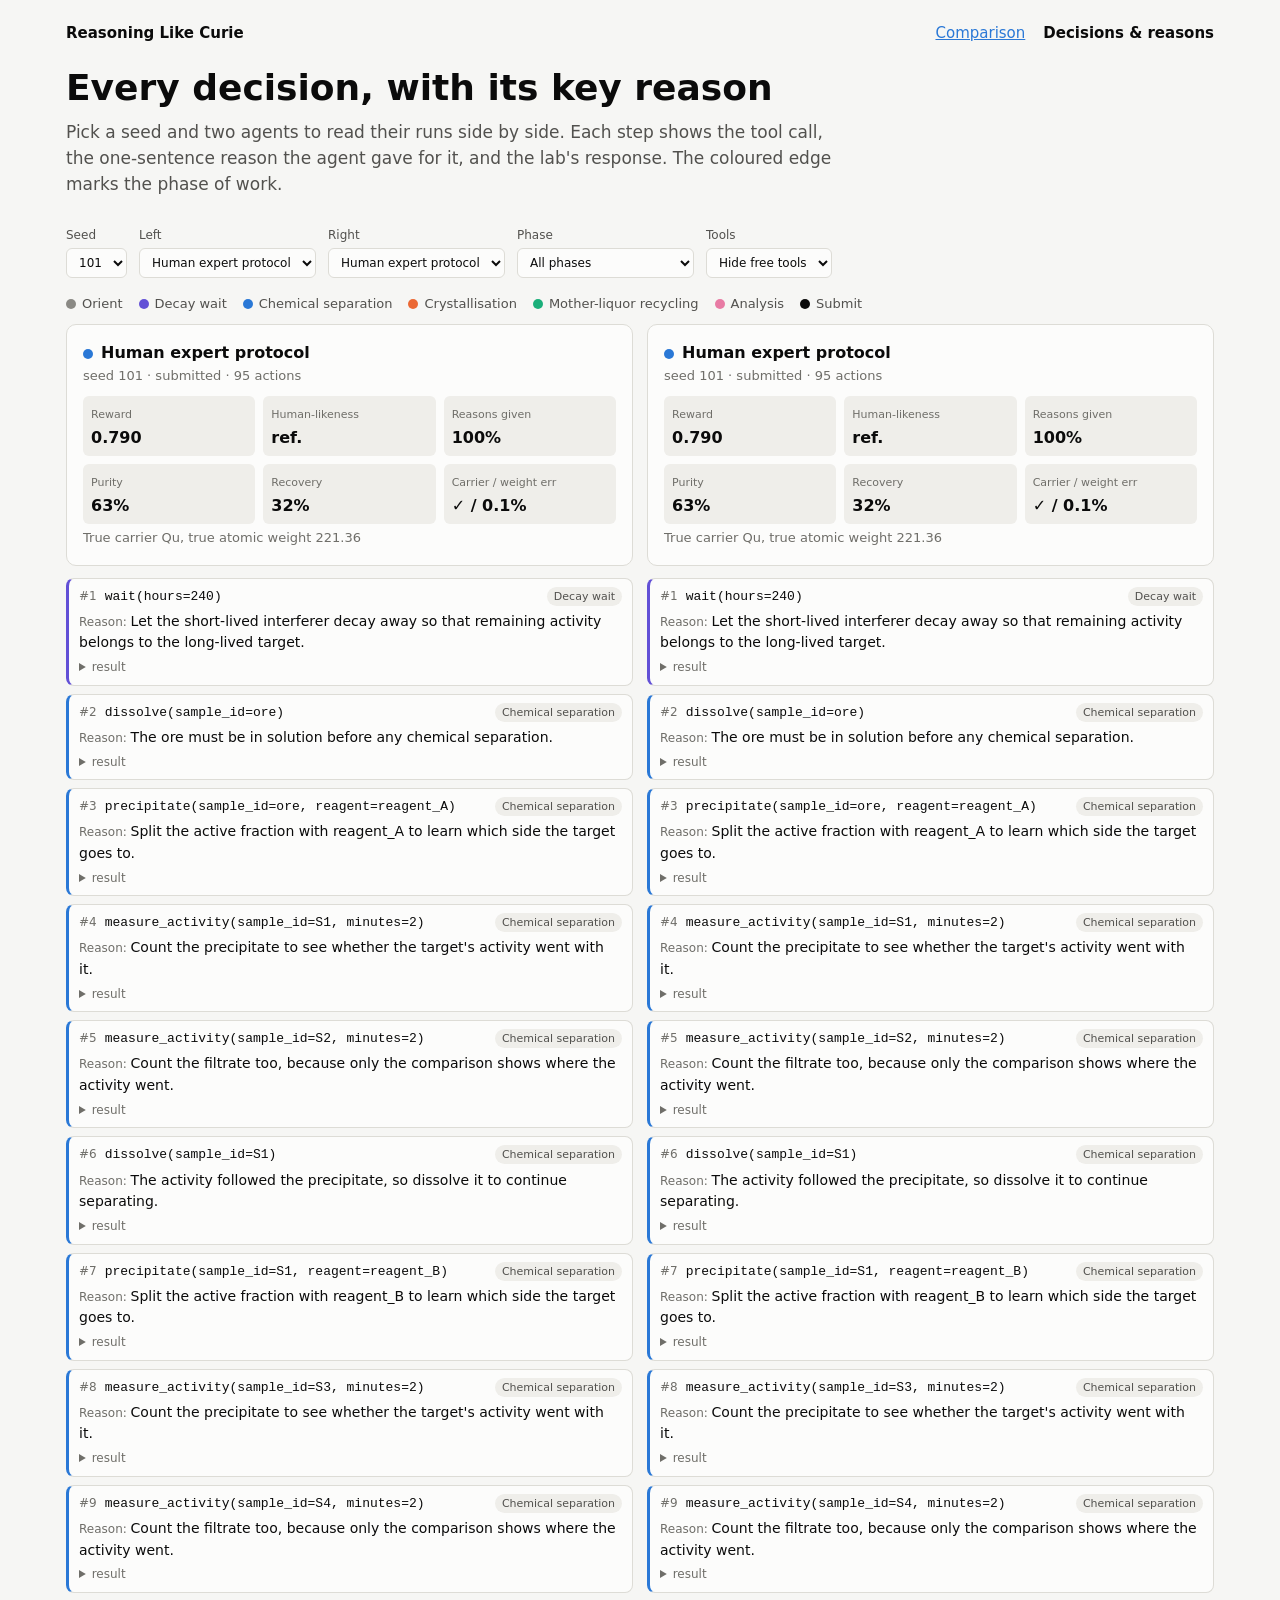
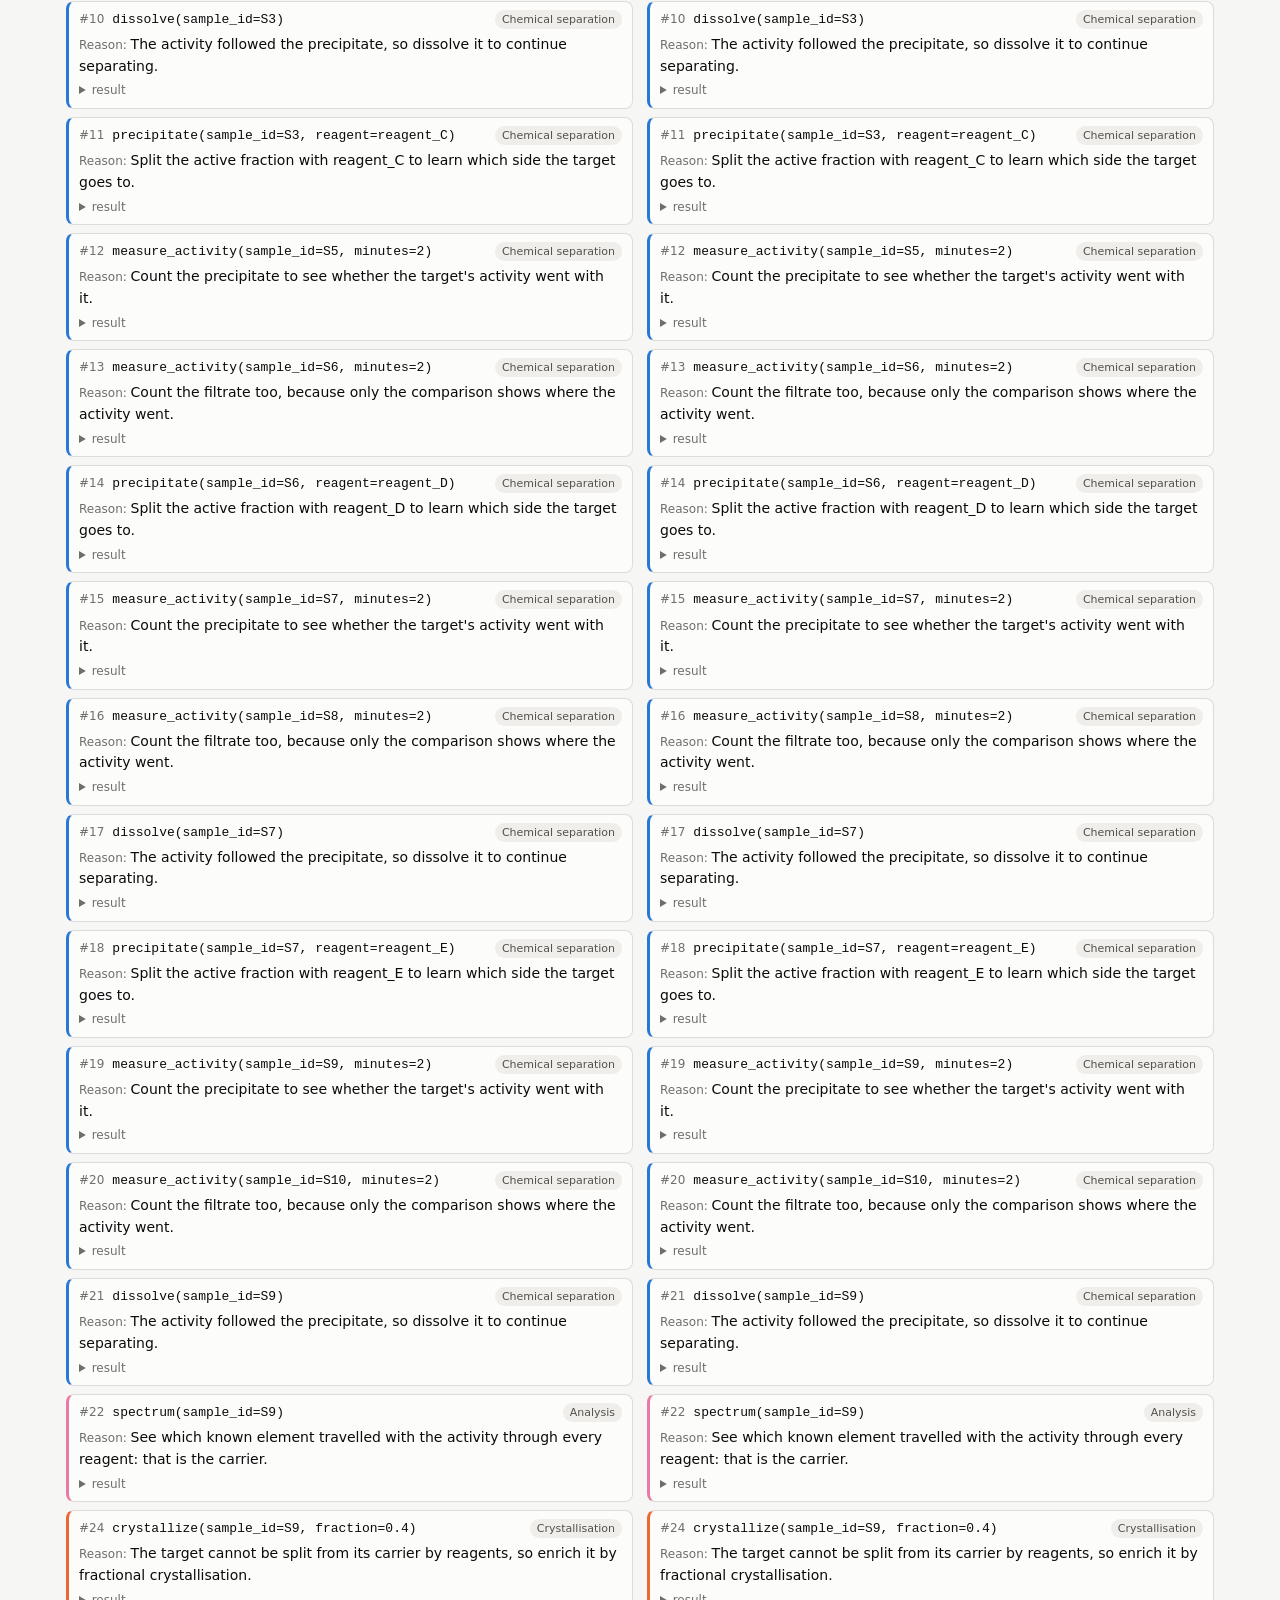
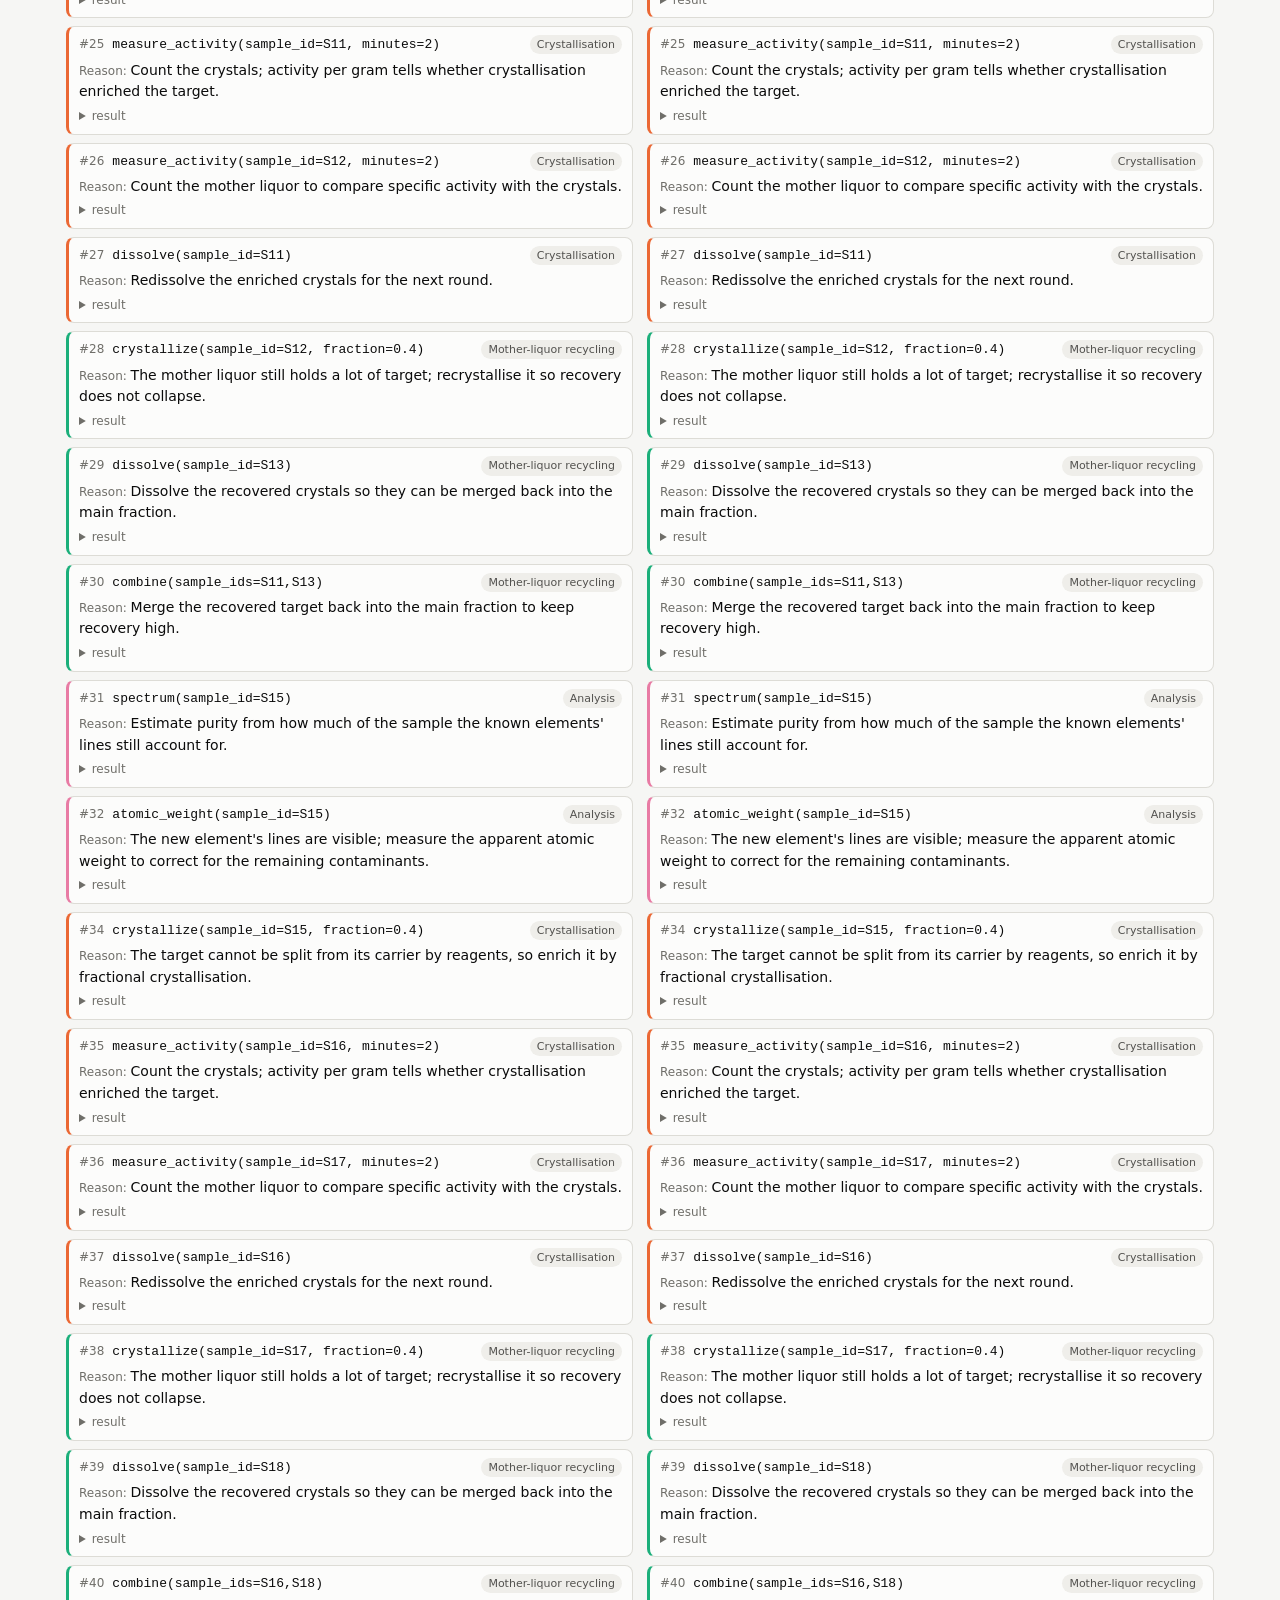
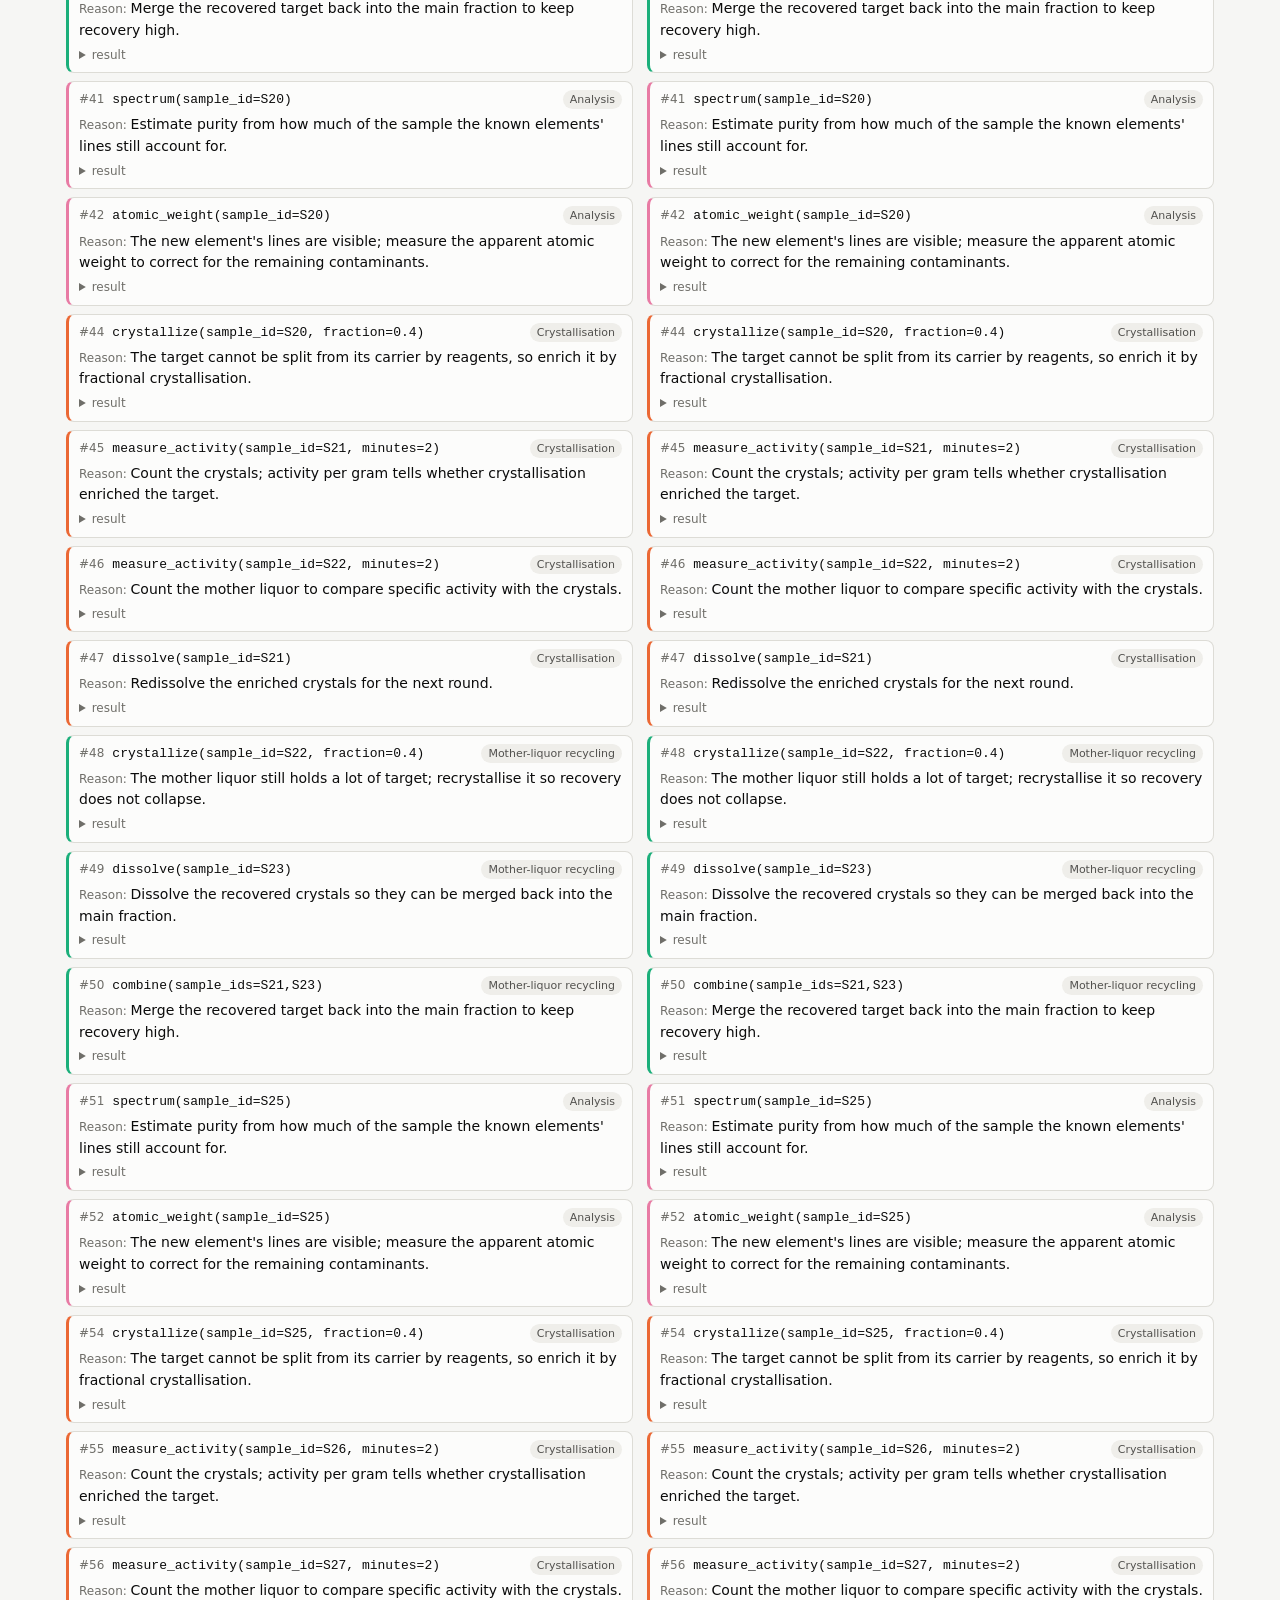
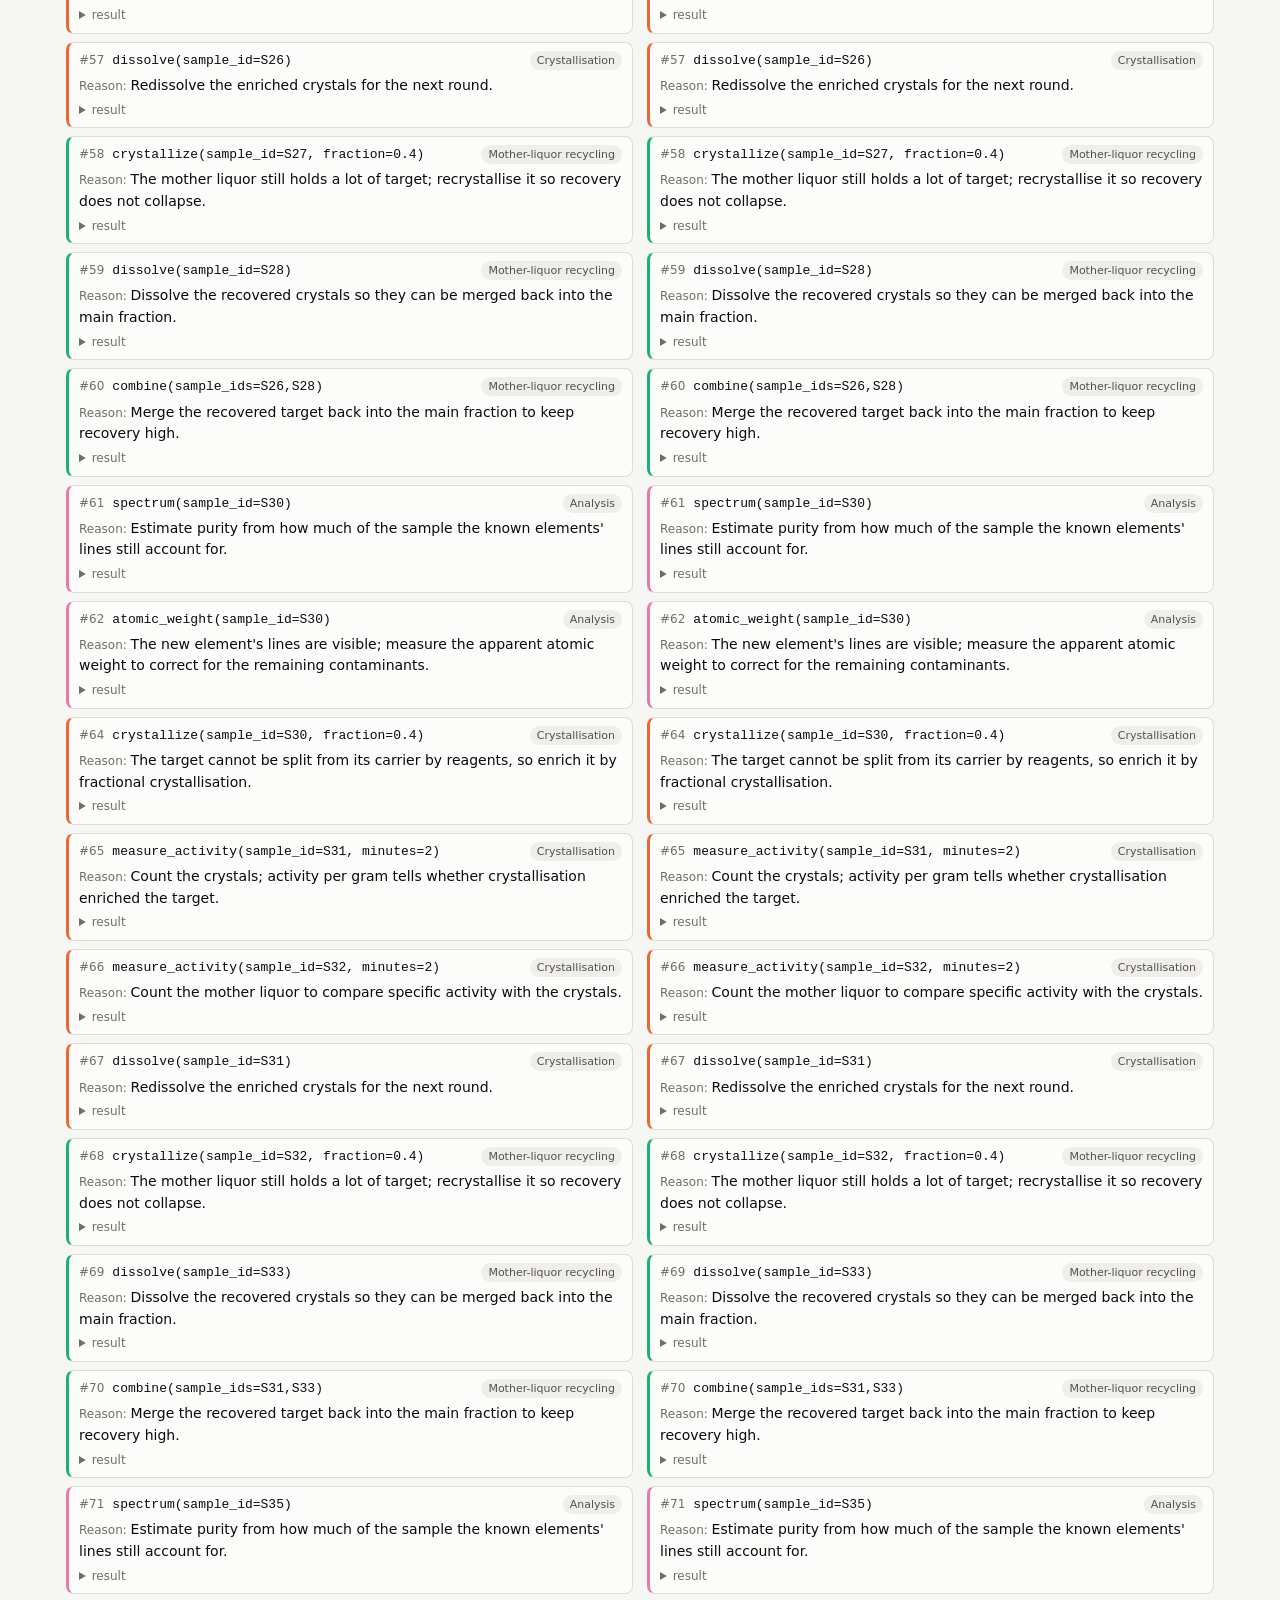
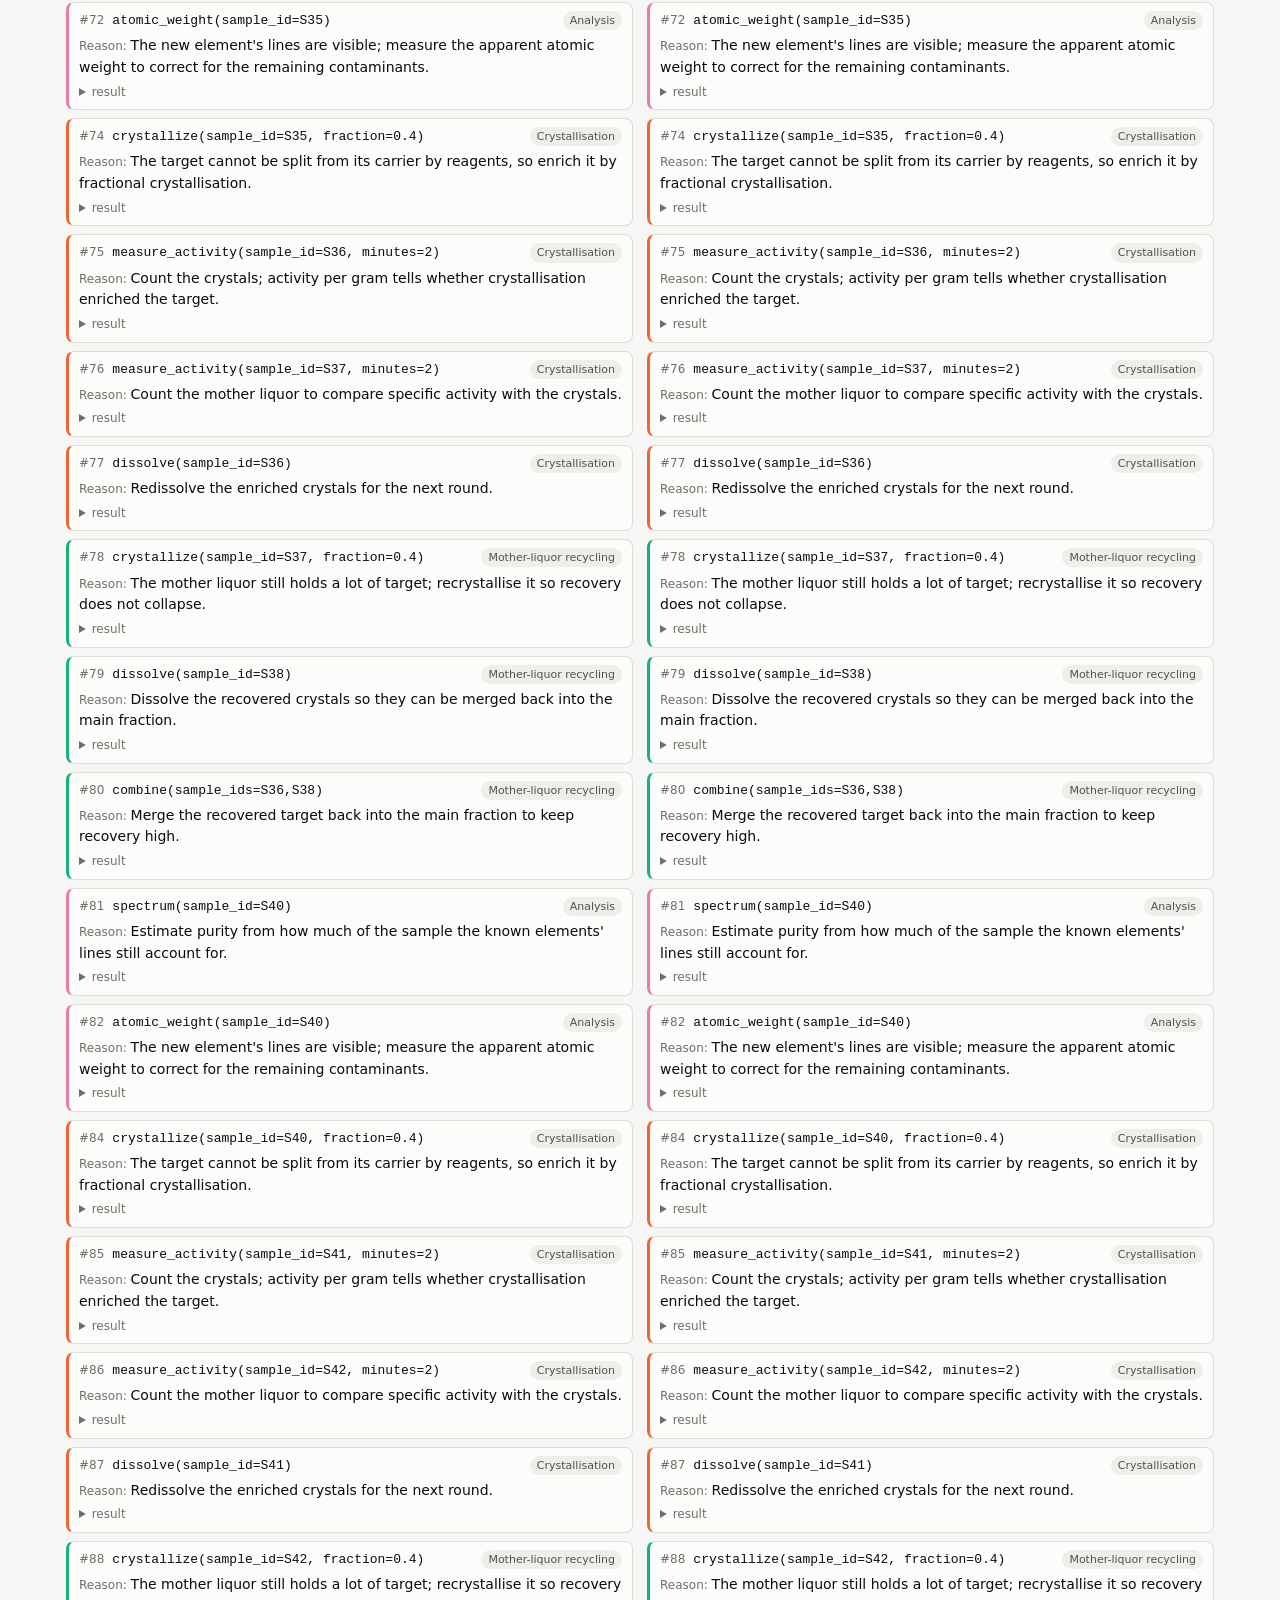
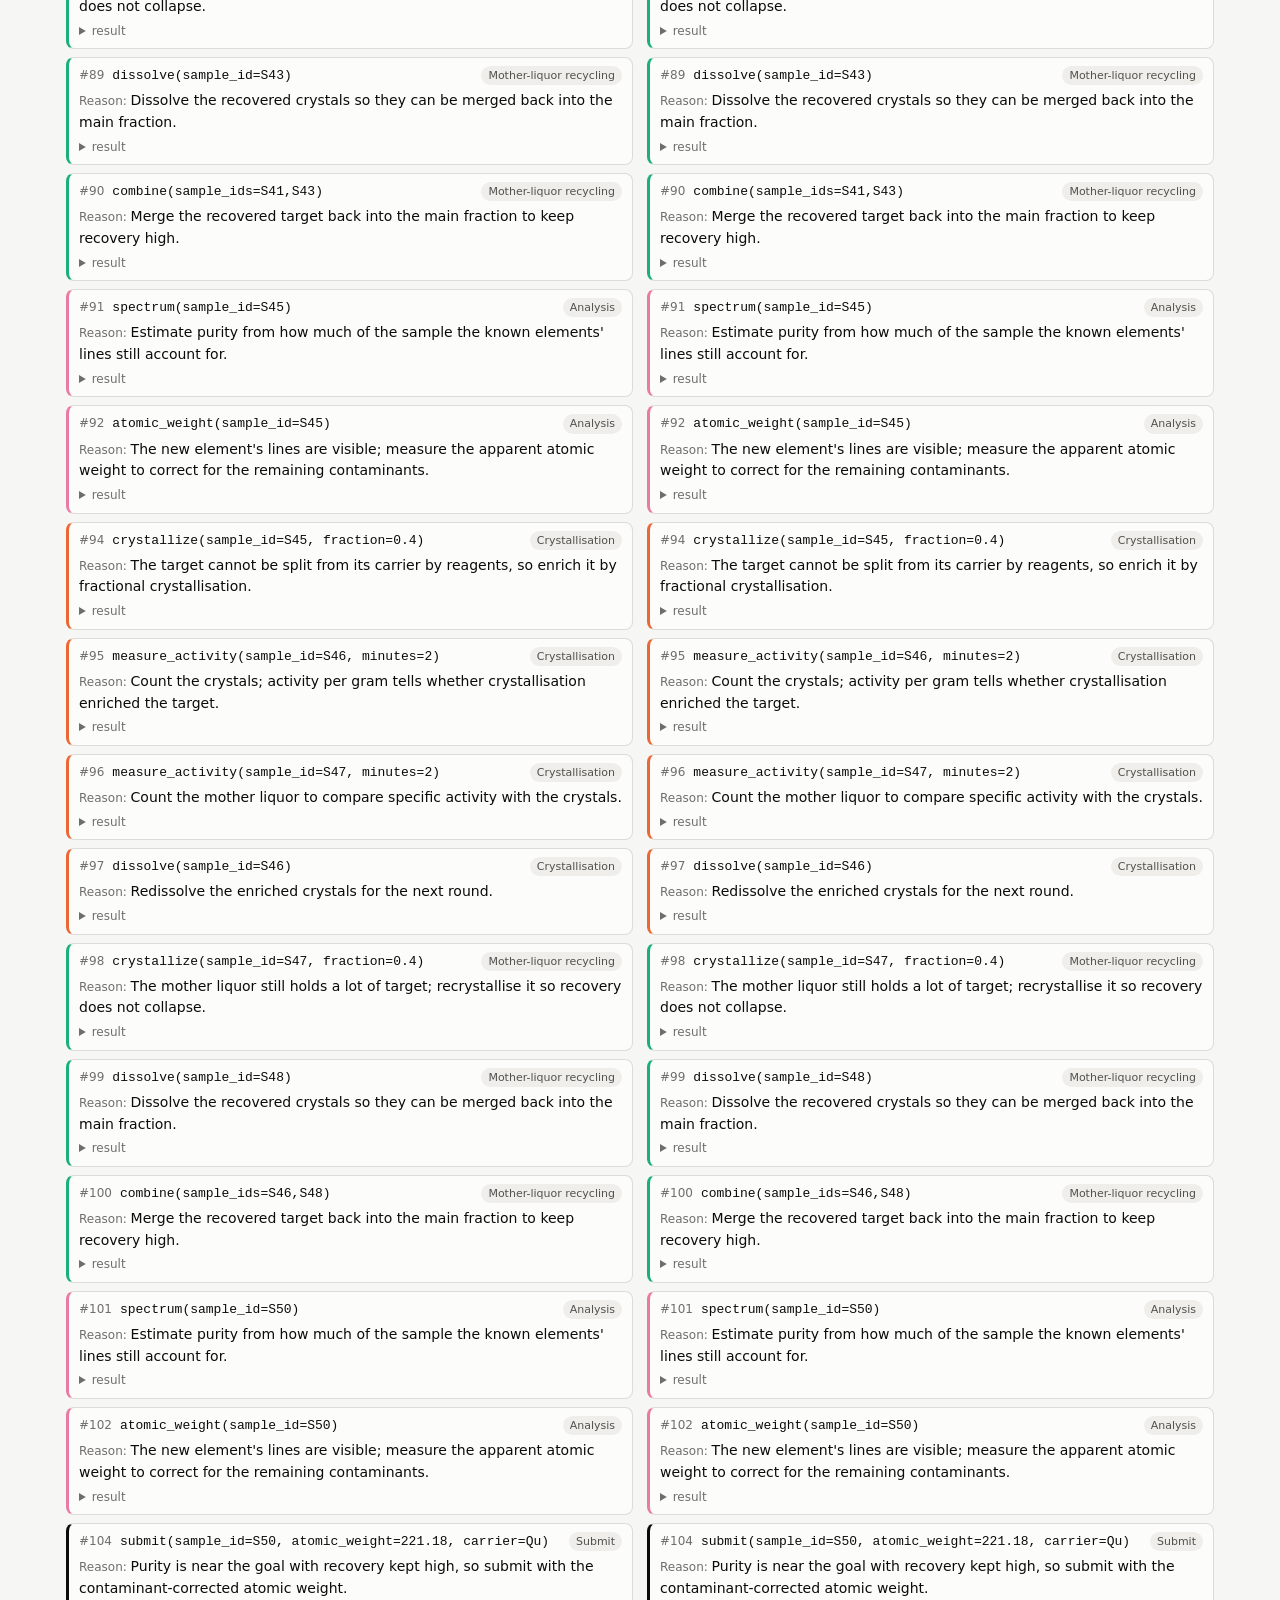
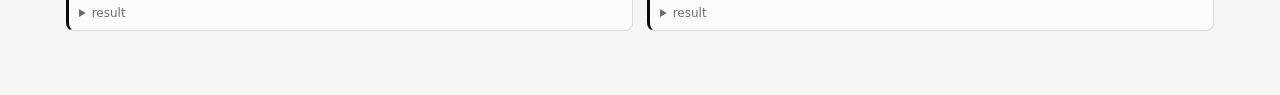
==== docs/runs.html @ 58afd3a5 "Refactor into an LLM reasoning comparison: Claude vs GPT vs Gemini vs human Drop the RL/Harbor/MCP s" ====
<!doctype html>
<html lang="en">
<head>
<meta charset="utf-8">
<meta name="viewport" content="width=device-width, initial-scale=1">
<title>Decisions and Reasons</title>
<link rel="stylesheet" href="style.css">
</head>
<body>
<div class="page">
<nav class="site" aria-label="Site">
  <a class="brand" href="index.html">Reasoning Like Curie</a>
  <a href="index.html">Comparison</a>
  <a href="runs.html" aria-current="page">Decisions &amp; reasons</a>
</nav>
<header class="hero">
  <h1>Every decision, with its key reason</h1>
  <p class="lead">Pick a seed and two agents to read their runs side by side. Each step shows the tool call, the
  one-sentence reason the agent gave for it, and the lab's response. The coloured edge marks the phase of work.</p>
</header>

<div class="controls">
  <label>Seed <select id="seed"></select></label>
  <label>Left <select id="a"></select></label>
  <label>Right <select id="b"></select></label>
  <label>Phase <select id="phase"><option value="">All phases</option></select></label>
  <label>Tools <select id="free"><option value="1">Hide free tools</option><option value="0">Show all</option></select></label>
</div>
<div class="legend" id="phlegend"></div>
<div class="cols"><div class="col" id="colA"></div><div class="col" id="colB"></div></div>
</div>
<script src="data.js"></script>
<script>
const D = window.BENCH || {runs: [], agents: [], phases: []};
const $ = s => document.querySelector(s);
const esc = s => String(s ?? "").replace(/[&<>"]/g, c => ({"&": "&amp;", "<": "&lt;", ">": "&gt;", '"': "&quot;"}[c]));
const pct = v => v == null ? "–" : Math.round(v * 100) + "%";
const q = new URLSearchParams(location.search);
const seeds = [...new Set(D.runs.map(r => r.seed))].sort((x, y) => x - y);
const PH_LABEL = {orient: "Orient", decay: "Decay wait", separation: "Chemical separation", crystallisation: "Crystallisation",
  recycling: "Mother-liquor recycling", analysis: "Analysis", submit: "Submit"};
$("#phlegend").innerHTML = D.phases.map(p => `<span class="ph-${p}"><span class="dot" style="background:var(--ph)"></span>${PH_LABEL[p] || p}</span>`).join("");
$("#phase").innerHTML += D.phases.map(p => `<option value="${p}">${PH_LABEL[p] || p}</option>`).join("");
$("#seed").innerHTML = seeds.map(s => `<option>${s}</option>`).join("");

function agentsFor(seed) { return D.runs.filter(r => r.seed === +seed); }
function fillAgents() {
  const rs = agentsFor($("#seed").value);
  const opts = rs.map(r => `<option value="${esc(r.agent.id)}">${esc(r.agent.label)}</option>`).join("");
  const keepA = $("#a").value || q.get("a"), keepB = $("#b").value || q.get("b");
  $("#a").innerHTML = opts; $("#b").innerHTML = opts;
  const ids = rs.map(r => r.agent.id);
  const human = rs.find(r => r.agent.kind === "human");
  const firstLlm = rs.find(r => r.agent.kind !== "human");
  $("#a").value = ids.includes(keepA) ? keepA : (firstLlm || rs[0] || {agent: {}}).agent.id;
  $("#b").value = ids.includes(keepB) ? keepB : (human || rs[1] || rs[0] || {agent: {}}).agent.id;
}
function args(a) { return Object.entries(a || {}).map(([k, v]) => `${k}=${Array.isArray(v) ? v.join(",") : v}`).join(", "); }
function brief(res) {
  const r = {...res}; delete r.actions_left; delete r.time_h;
  if (r.known_elements) return `${r.known_elements.length} known elements, reagents ${(r.reagents || []).join(", ")}`;
  if (r.samples) return `${r.samples.length} samples · ${r.actions_left ?? res.actions_left} actions left`;
  return JSON.stringify(r);
}
function col(el, run) {
  if (!run) { el.innerHTML = `<div class="empty">No run.</div>`; return; }
  const m = run.metrics, s = m.similarity, hideFree = $("#free").value === "1", ph = $("#phase").value;
  const steps = run.steps.filter(st => (!hideFree || !["rules", "list_samples"].includes(st.tool)) && (!ph || st.phase === ph));
  el.innerHTML = `<div class="card"><h3 class="fam-${esc(run.agent.family)}"><span class="dot"></span>${esc(run.agent.label)}</h3>
    <div class="small muted">seed ${run.seed} · ${esc(run.status || "")} · ${m.actions} actions${run.usage ? ` · ${run.usage.requests} requests, ${(run.usage.input_tokens + run.usage.output_tokens).toLocaleString()} tokens` : ""}</div>
    <div class="stats">
      <div><small>Reward</small><b>${m.reward.toFixed(3)}</b></div>
      <div><small>Human-likeness</small><b>${s ? s.human_likeness.toFixed(2) : (run.agent.kind === "human" ? "ref." : "–")}</b></div>
      <div><small>Reasons given</small><b>${pct(m.reasons.coverage)}</b></div>
      <div><small>Purity</small><b>${pct(m.purity)}</b></div>
      <div><small>Recovery</small><b>${pct(m.recovery)}</b></div>
      <div><small>Carrier / weight err</small><b>${m.carrier_correct ? "✓" : "✗"} / ${m.weight_error == null ? "–" : (m.weight_error * 100).toFixed(1) + "%"}</b></div>
    </div>
    <div class="small muted">True carrier ${esc(run.truth.carrier)}, true atomic weight ${run.truth.target_atomic_weight.toFixed(2)}</div>
    ${run.final_message ? `<details><summary>Final message</summary><pre>${esc(run.final_message)}</pre></details>` : ""}
  </div>
  <ol class="steps">${steps.map(st => `<li class="ph-${st.phase} ${"error" in st.result ? "err" : ""}">
    <div class="step-head"><span class="n">#${st.i}</span><code>${esc(st.tool)}(${esc(args(st.args))})</code><span class="chip">${PH_LABEL[st.phase] || st.phase}</span></div>
    <div class="reason ${st.reason ? "" : "none"}">${st.reason ? esc(st.reason) : "no reason given"}</div>
    <details><summary>${"error" in st.result ? "error: " + esc(st.result.error) : "result"}</summary><pre>${esc(brief(st.result))}</pre></details>
  </li>`).join("")}</ol>
  ${steps.length ? "" : `<div class="empty">No steps in this phase.</div>`}`;
}
function render() {
  const rs = agentsFor($("#seed").value);
  col($("#colA"), rs.find(r => r.agent.id === $("#a").value));
  col($("#colB"), rs.find(r => r.agent.id === $("#b").value));
  const u = new URLSearchParams({seed: $("#seed").value, a: $("#a").value, b: $("#b").value});
  history.replaceState(null, "", "?" + u);
}
if (!seeds.length) { $("#colA").innerHTML = `<div class="empty">No runs yet. Run <code>python -m llm_bench.human protocol</code> and <code>python -m llm_bench.run</code>.</div>`; }
else {
  $("#seed").value = seeds.includes(+q.get("seed")) ? q.get("seed") : seeds[0];
  fillAgents(); render();
  $("#seed").onchange = () => { fillAgents(); render(); };
  ["#a", "#b", "#phase", "#free"].forEach(s => $(s).onchange = render);
}
</script>
</body>
</html>
---- docs/style.css ----
:root {
  color-scheme: light;
  --surface-0: #f6f6f4; --surface-1: #fcfcfb; --surface-2: #efeeea;
  --text-primary: #0b0b0b; --text-secondary: #52514e; --text-muted: #6f6e69;
  --border: #dddcd6; --grid: #e6e5e0; --accent: #2a78d6;
  --fam-human: #2a78d6; --fam-claude: #eb6834; --fam-gpt: #1baf7a; --fam-gemini: #eda100;
  --good: #1a7f37; --bad: #c4321f; --partial: #9a6700;
  --seq-0: #eef4fc; --seq-1: #b7d1f2; --seq-2: #6fa4e6; --seq-3: #2a78d6; --seq-4: #134b91;
  --font: system-ui, -apple-system, "Segoe UI", Roboto, sans-serif;
  --mono: ui-monospace, SFMono-Regular, Menlo, Consolas, monospace;
}
@media (prefers-color-scheme: dark) {
  :root:where(:not([data-theme="light"])) {
    color-scheme: dark;
    --surface-0: #121211; --surface-1: #1a1a19; --surface-2: #252523;
    --text-primary: #f0efec; --text-secondary: #c3c2b7; --text-muted: #9a9990;
    --border: #3a3a37; --grid: #2e2e2b; --accent: #3987e5;
    --fam-human: #3987e5; --fam-claude: #d95926; --fam-gpt: #199e70; --fam-gemini: #c98500;
    --good: #4ac26b; --bad: #f0705e; --partial: #d4a72c;
    --seq-0: #1d2633; --seq-1: #1f3d66; --seq-2: #2a5f9e; --seq-3: #3987e5; --seq-4: #9cc3f3;
  }
}
:root[data-theme="dark"] {
  color-scheme: dark;
  --surface-0: #121211; --surface-1: #1a1a19; --surface-2: #252523;
  --text-primary: #f0efec; --text-secondary: #c3c2b7; --text-muted: #9a9990;
  --border: #3a3a37; --grid: #2e2e2b; --accent: #3987e5;
  --fam-human: #3987e5; --fam-claude: #d95926; --fam-gpt: #199e70; --fam-gemini: #c98500;
  --good: #4ac26b; --bad: #f0705e; --partial: #d4a72c;
  --seq-0: #1d2633; --seq-1: #1f3d66; --seq-2: #2a5f9e; --seq-3: #3987e5; --seq-4: #9cc3f3;
}
* { box-sizing: border-box; }
html, body { margin: 0; }
body { background: var(--surface-0); color: var(--text-primary); font: 15px/1.55 var(--font); }
h1, h2, h3, p { margin: 0; }
a { color: var(--accent); }
.page { max-width: 1180px; margin: 0 auto; padding: 16px 16px 64px; }
nav.site { display: flex; gap: 18px; align-items: baseline; padding: 6px 0 22px; flex-wrap: wrap; }
nav.site .brand { font-weight: 700; color: var(--text-primary); text-decoration: none; margin-right: auto; }
nav.site a[aria-current] { color: var(--text-primary); font-weight: 600; text-decoration: none; }
header.hero { display: grid; gap: 10px; margin-bottom: 28px; }
.eyebrow { font-size: 12px; letter-spacing: .08em; text-transform: uppercase; color: var(--text-muted); }
h1 { font-size: clamp(26px, 4vw, 36px); line-height: 1.15; text-wrap: balance; }
.lead { font-size: 17px; color: var(--text-secondary); max-width: 72ch; }
section { margin-top: 36px; }
section > h2 { font-size: 20px; margin-bottom: 6px; }
section > p.sub { color: var(--text-secondary); max-width: 80ch; margin-bottom: 14px; }
.card { background: var(--surface-1); border: 1px solid var(--border); border-radius: 10px; padding: 16px; }
.muted { color: var(--text-muted); }
.small { font-size: 13px; }
code, .mono { font-family: var(--mono); font-size: 13px; }
pre { font-family: var(--mono); font-size: 12px; white-space: pre-wrap; word-break: break-word; margin: 6px 0 0;
  background: var(--surface-2); padding: 8px 10px; border-radius: 6px; }
.scroll { overflow-x: auto; }
table { border-collapse: collapse; width: 100%; font-size: 14px; }
th, td { padding: 8px 10px; border-bottom: 1px solid var(--grid); text-align: left; vertical-align: middle; }
th { font-weight: 600; color: var(--text-secondary); font-size: 12px; white-space: nowrap; }
td.num, th.num { text-align: right; font-variant-numeric: tabular-nums; white-space: nowrap; }
tbody tr:hover { background: var(--surface-2); }
.agent { display: inline-flex; align-items: center; gap: 8px; white-space: nowrap; }
.dot { width: 10px; height: 10px; border-radius: 50%; flex: none; }
.fam-Human { --fam: var(--fam-human); } .fam-Claude { --fam: var(--fam-claude); }
.fam-GPT { --fam: var(--fam-gpt); } .fam-Gemini { --fam: var(--fam-gemini); }
.dot { background: var(--fam); }
.bar { display: inline-flex; align-items: center; gap: 8px; justify-content: flex-end; width: 100%; }
.bar span.track { width: 70px; height: 8px; background: var(--grid); border-radius: 4px; overflow: hidden; flex: none; }
.bar span.fill { display: block; height: 100%; background: var(--accent); border-radius: 0 4px 4px 0; }
.legend { display: flex; gap: 16px; flex-wrap: wrap; font-size: 13px; color: var(--text-secondary); margin: 6px 0 10px; }
.legend span { display: inline-flex; gap: 6px; align-items: center; }
.empty { border: 1px dashed var(--border); border-radius: 10px; padding: 18px; color: var(--text-secondary); }
.mark-yes { color: var(--good); font-weight: 600; } .mark-no { color: var(--bad); font-weight: 600; }
.mark-part { color: var(--partial); font-weight: 600; }
td.heat { text-align: center; font-variant-numeric: tabular-nums; font-size: 12px; min-width: 56px; }
.grid2 { display: grid; grid-template-columns: repeat(auto-fit, minmax(260px, 1fr)); gap: 14px; }
.tip { position: fixed; pointer-events: none; z-index: 10; background: var(--surface-1); color: var(--text-primary);
  border: 1px solid var(--border); border-radius: 8px; padding: 8px 10px; font-size: 13px;
  box-shadow: 0 4px 16px rgb(0 0 0 / .15); display: none; max-width: 280px; }
svg text { fill: var(--text-secondary); font: 12px var(--font); }
svg .axis line, svg .axis path { stroke: var(--grid); }
/* runs page */
.controls { display: flex; gap: 12px; flex-wrap: wrap; align-items: end; margin-bottom: 16px; }
.controls label { display: grid; gap: 4px; font-size: 12px; color: var(--text-secondary); }
select { font: inherit; padding: 6px 8px; border-radius: 6px; border: 1px solid var(--border);
  background: var(--surface-1); color: var(--text-primary); max-width: 100%; }
.cols { display: grid; grid-template-columns: 1fr 1fr; gap: 14px; align-items: start; }
@media (max-width: 760px) { .cols { grid-template-columns: 1fr; } }
.col h3 { font-size: 16px; display: flex; gap: 8px; align-items: center; }
.stats { display: grid; grid-template-columns: repeat(3, 1fr); gap: 8px; margin: 10px 0 4px; }
.stats div { background: var(--surface-2); border-radius: 6px; padding: 6px 8px; }
.stats b { display: block; font-size: 16px; font-variant-numeric: tabular-nums; }
.stats small { color: var(--text-muted); font-size: 11px; }
ol.steps { list-style: none; padding: 0; margin: 12px 0 0; display: grid; gap: 8px; }
ol.steps li { background: var(--surface-1); border: 1px solid var(--border); border-left: 3px solid var(--ph); border-radius: 8px; padding: 8px 10px; }
ol.steps li.err { border-color: var(--bad); border-left-color: var(--bad); }
.step-head { display: flex; gap: 8px; align-items: baseline; flex-wrap: wrap; }
.step-head .n { color: var(--text-muted); font-size: 12px; font-variant-numeric: tabular-nums; }
.step-head code { word-break: break-word; }
.chip { font-size: 11px; padding: 1px 7px; border-radius: 999px; background: var(--surface-2); color: var(--text-secondary); margin-left: auto; }
.reason { margin-top: 4px; font-size: 14px; }
.reason::before { content: "Reason: "; color: var(--text-muted); font-size: 12px; }
.reason.none { color: var(--bad); font-style: italic; }
details summary { cursor: pointer; font-size: 12px; color: var(--text-muted); margin-top: 4px; }
.ph-orient { --ph: #8a8984; } .ph-decay { --ph: #6250d6; } .ph-separation { --ph: #2a78d6; }
.ph-crystallisation { --ph: #eb6834; } .ph-recycling { --ph: #1baf7a; } .ph-analysis { --ph: #e87ba4; } .ph-submit { --ph: #0b0b0b; }
:root[data-theme="dark"] .ph-submit { --ph: #f0efec; }
@media (prefers-color-scheme: dark) { :root:where(:not([data-theme="light"])) .ph-submit { --ph: #f0efec; } }
td.heat.k0 { background: var(--seq-0); } td.heat.k1 { background: var(--seq-1); } td.heat.k2 { background: var(--seq-2); }
td.heat.k3 { background: var(--seq-3); color: #fff; } td.heat.k4 { background: var(--seq-4); color: var(--seq-ink-4); }
:root { --seq-ink-4: #fff; }
:root[data-theme="dark"] { --seq-ink-4: #0b0b0b; }
@media (prefers-color-scheme: dark) { :root:where(:not([data-theme="light"])) { --seq-ink-4: #0b0b0b; } }
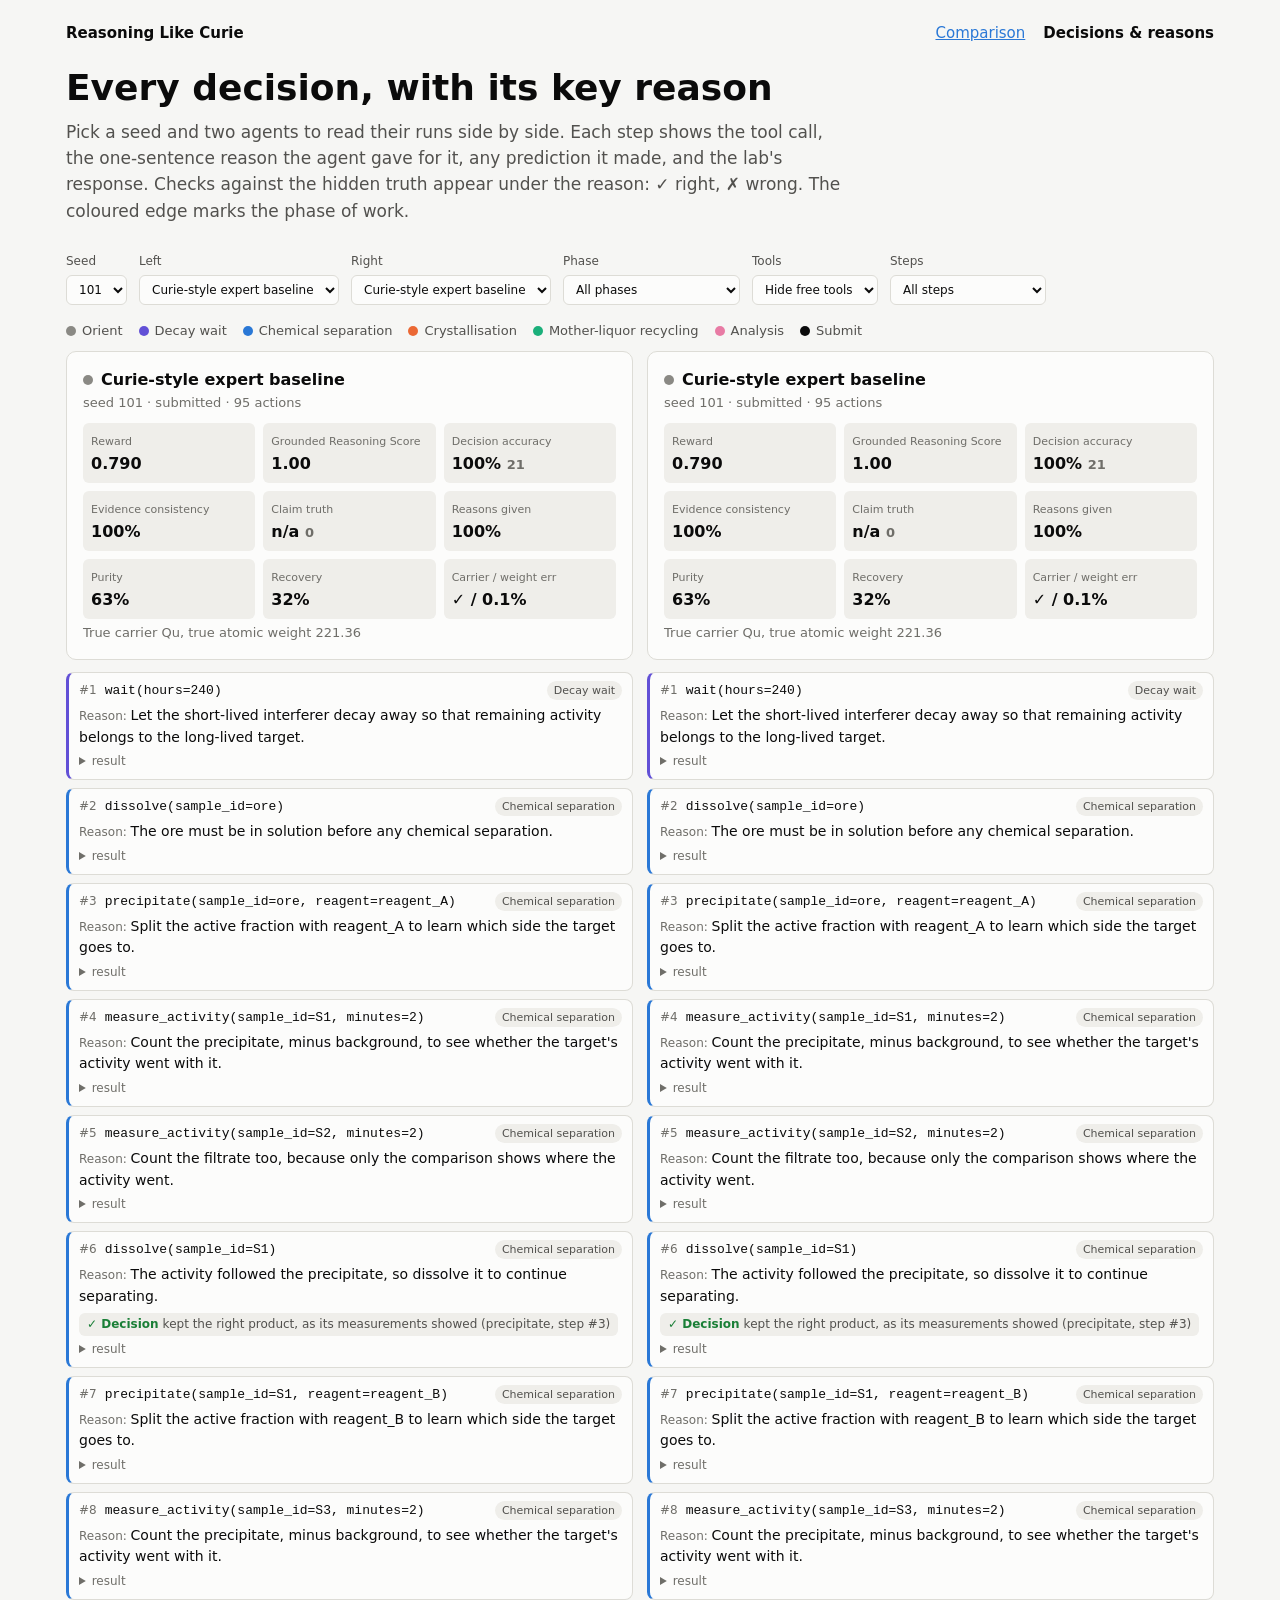
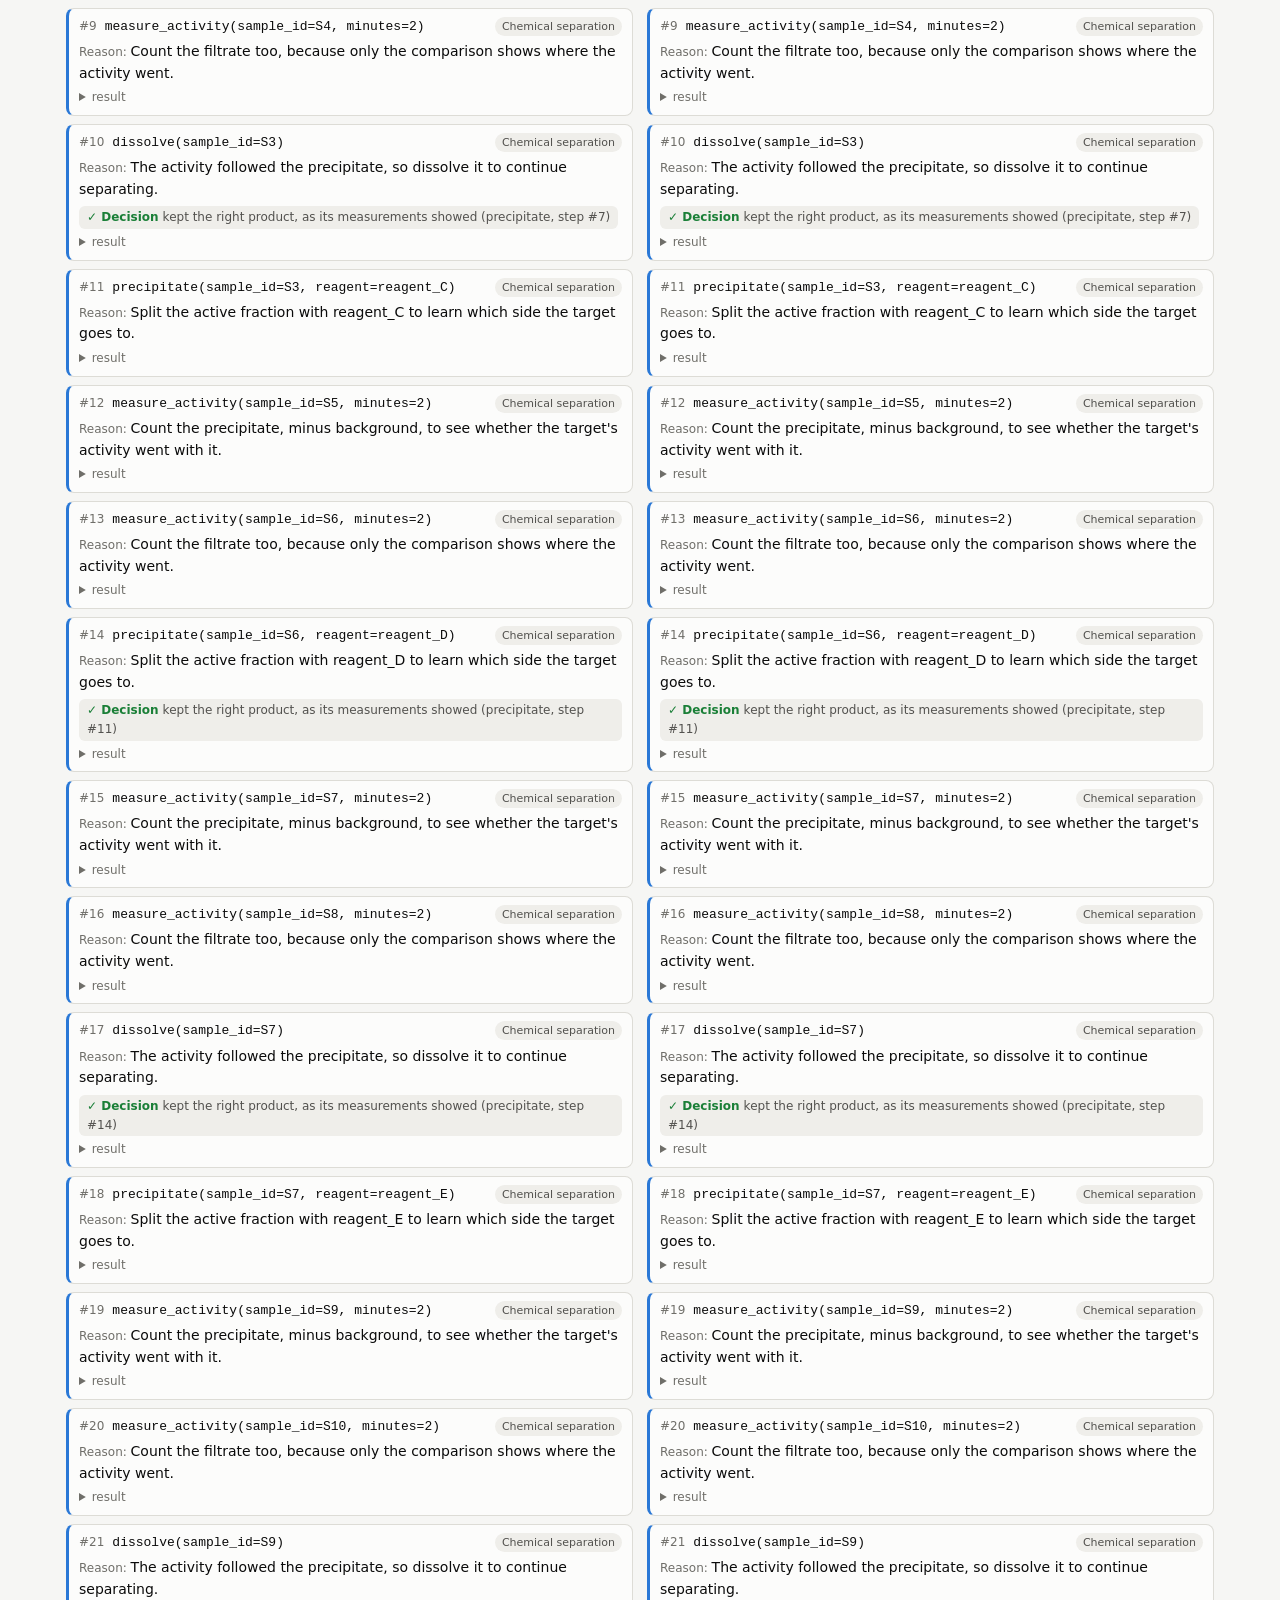
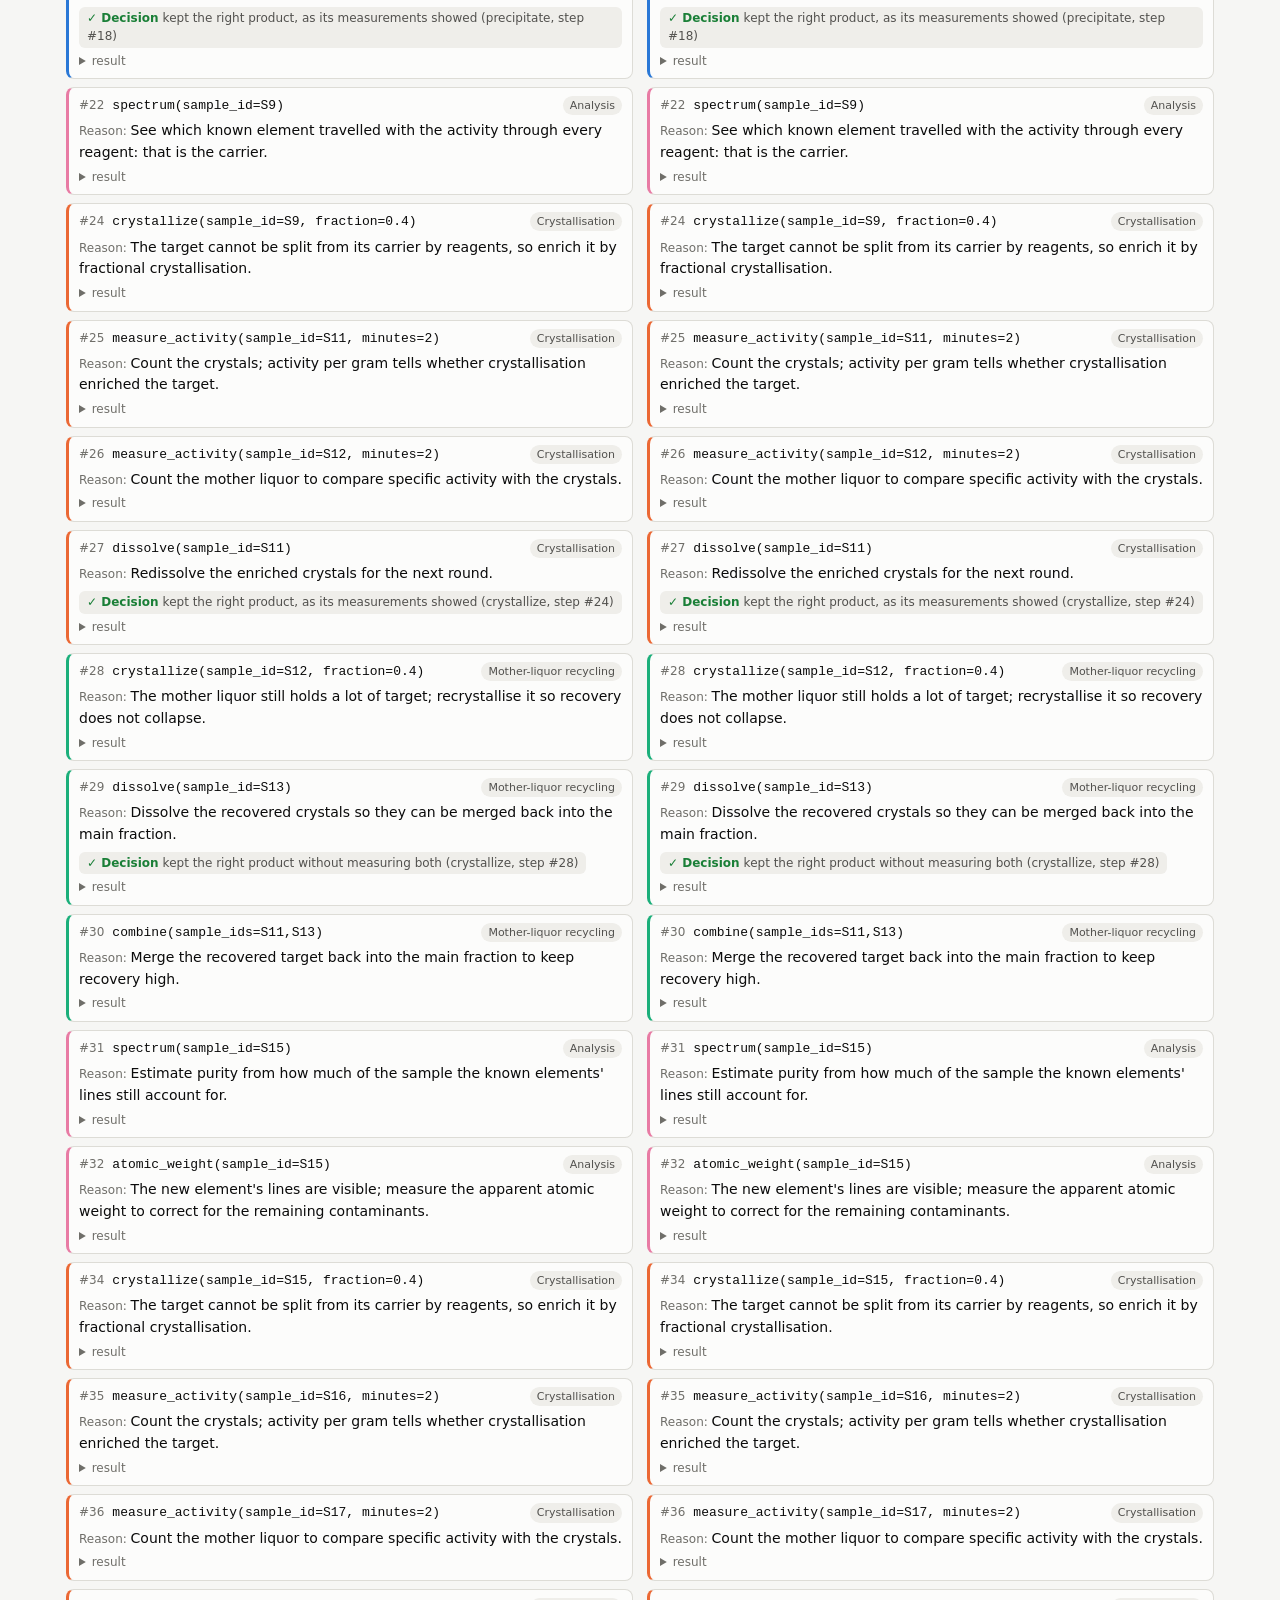
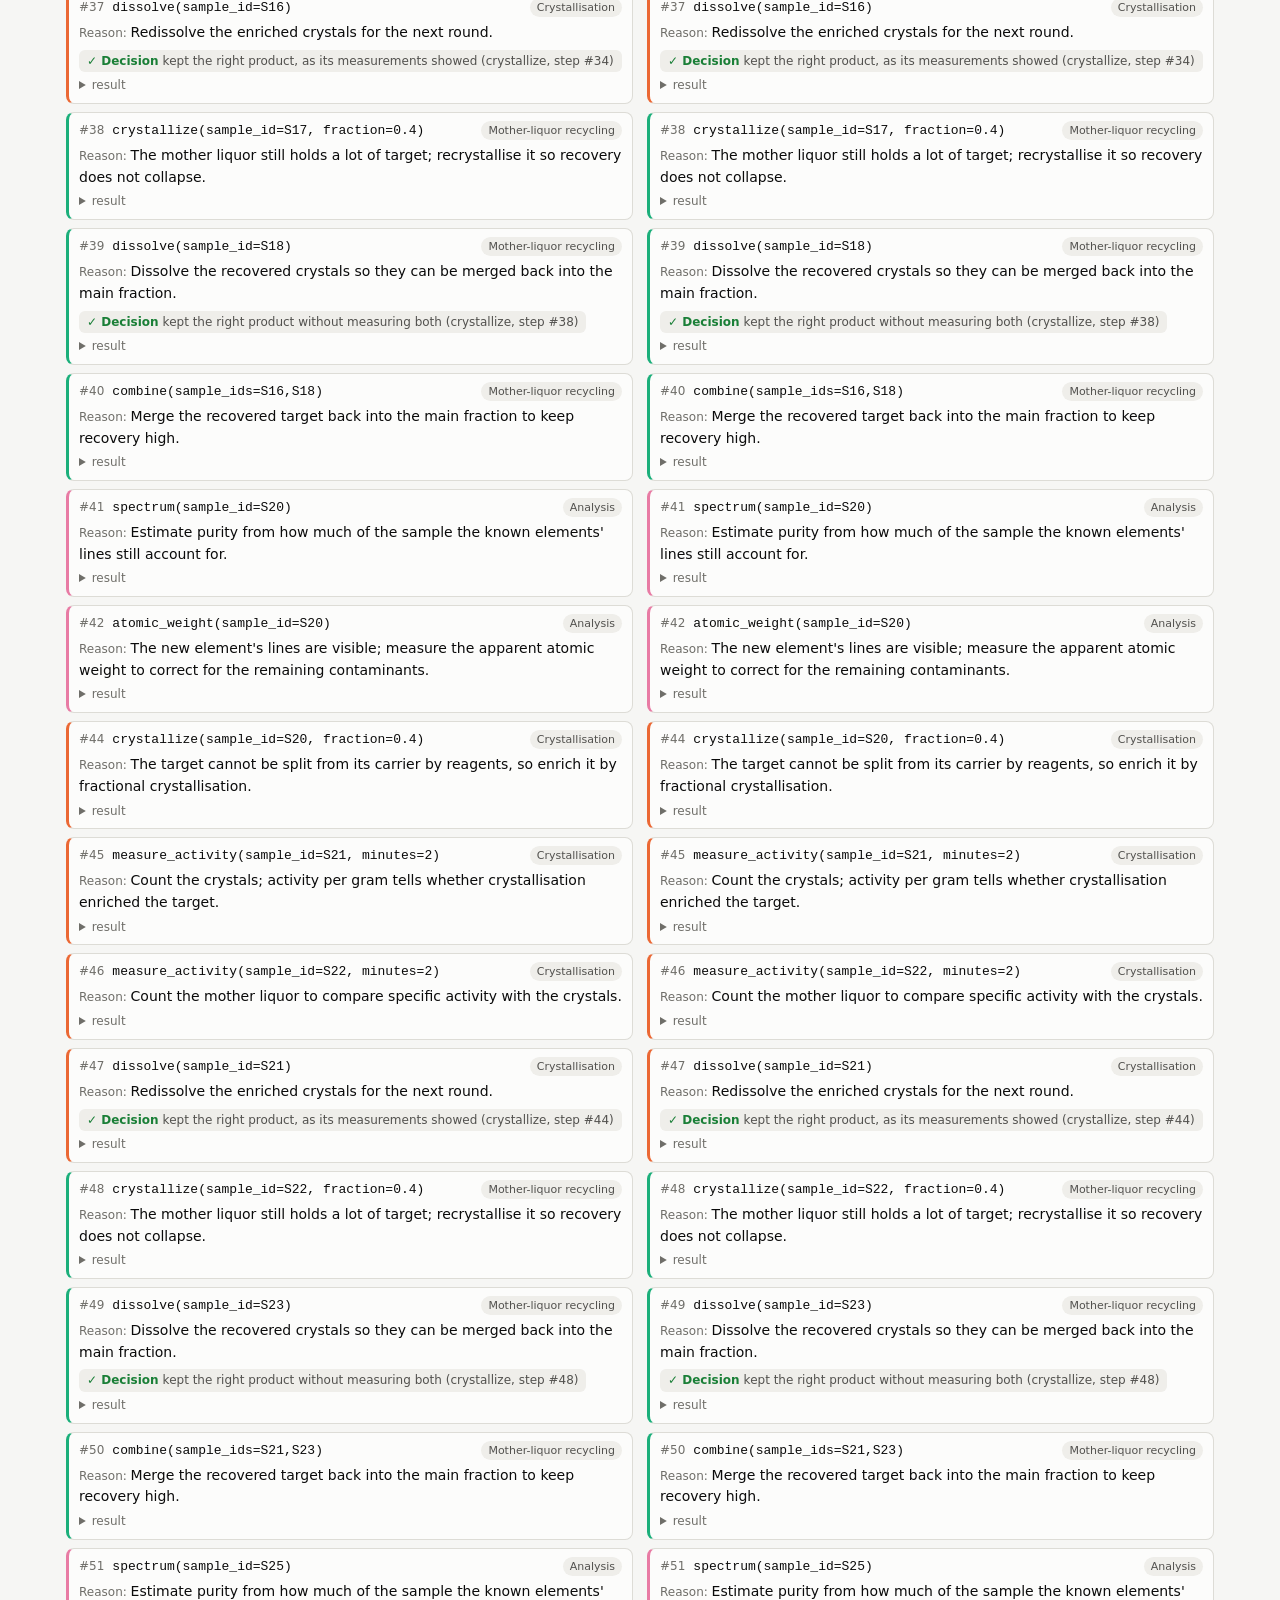
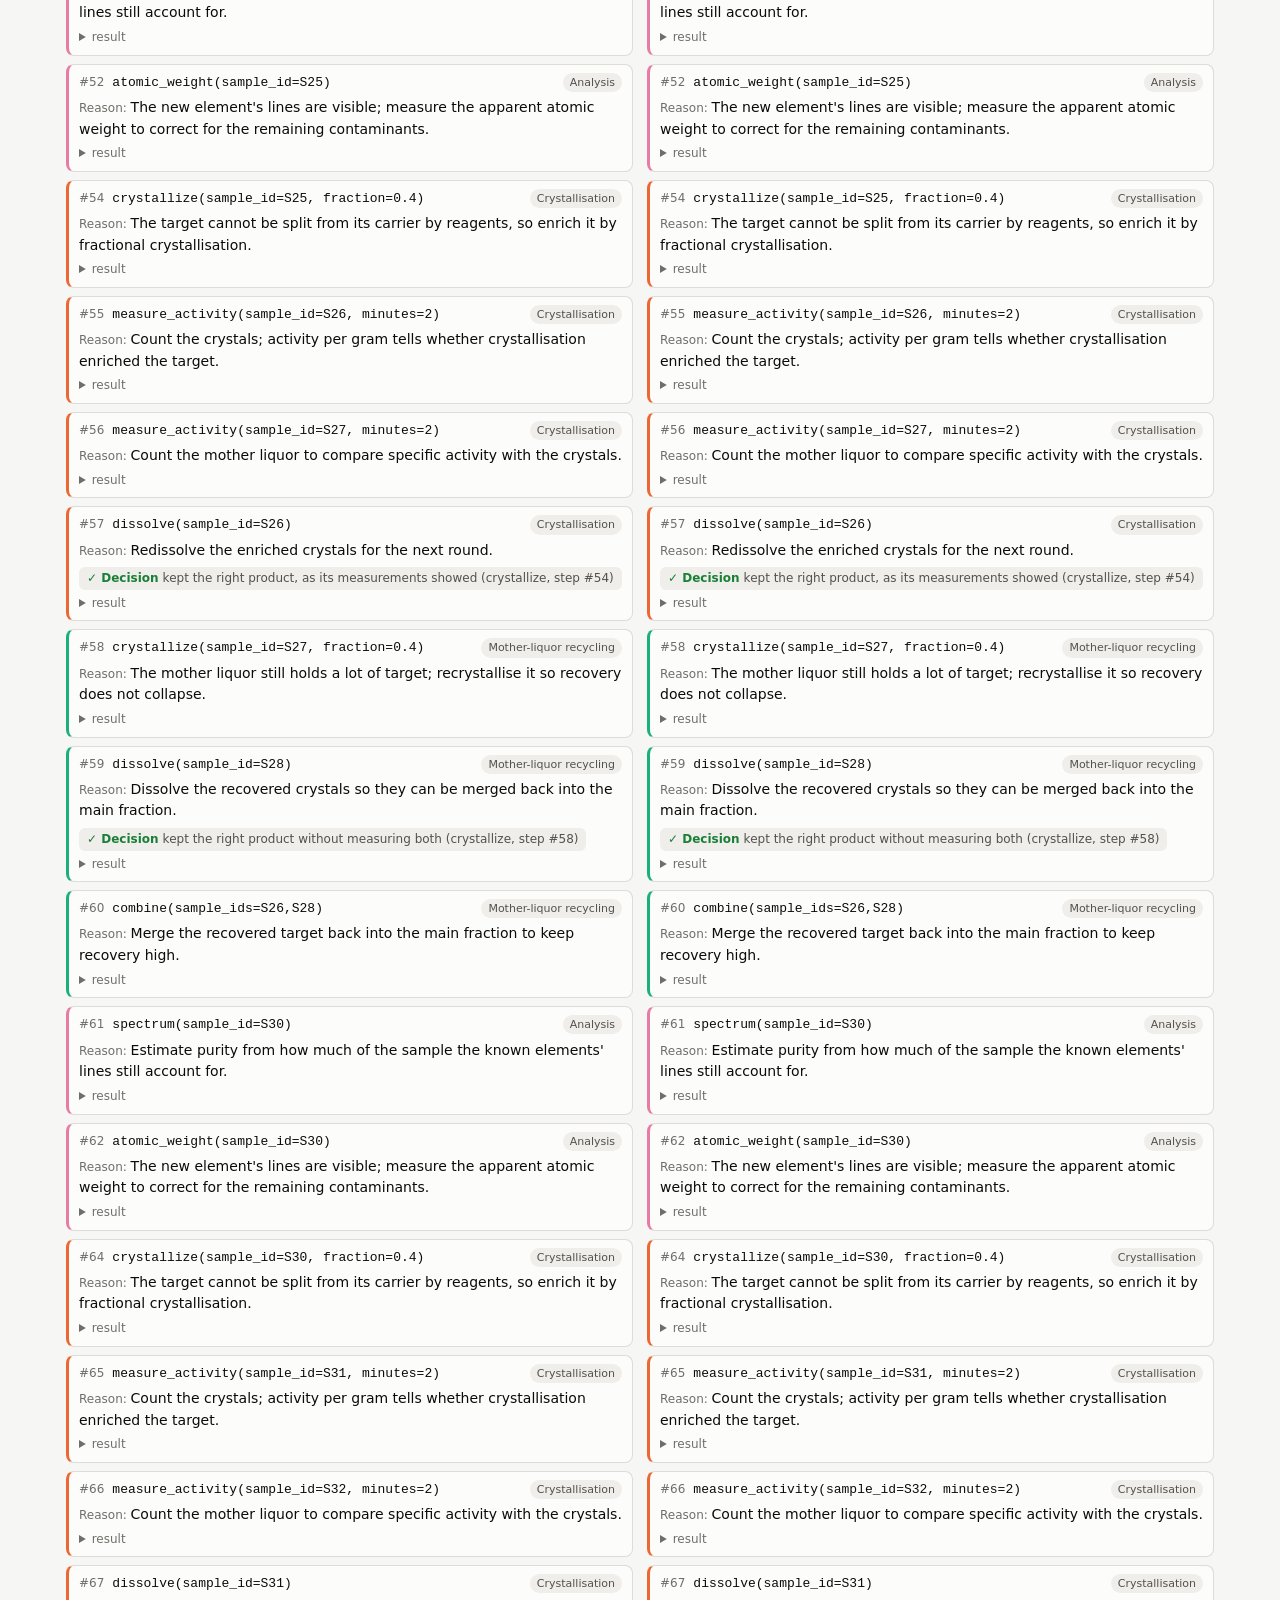
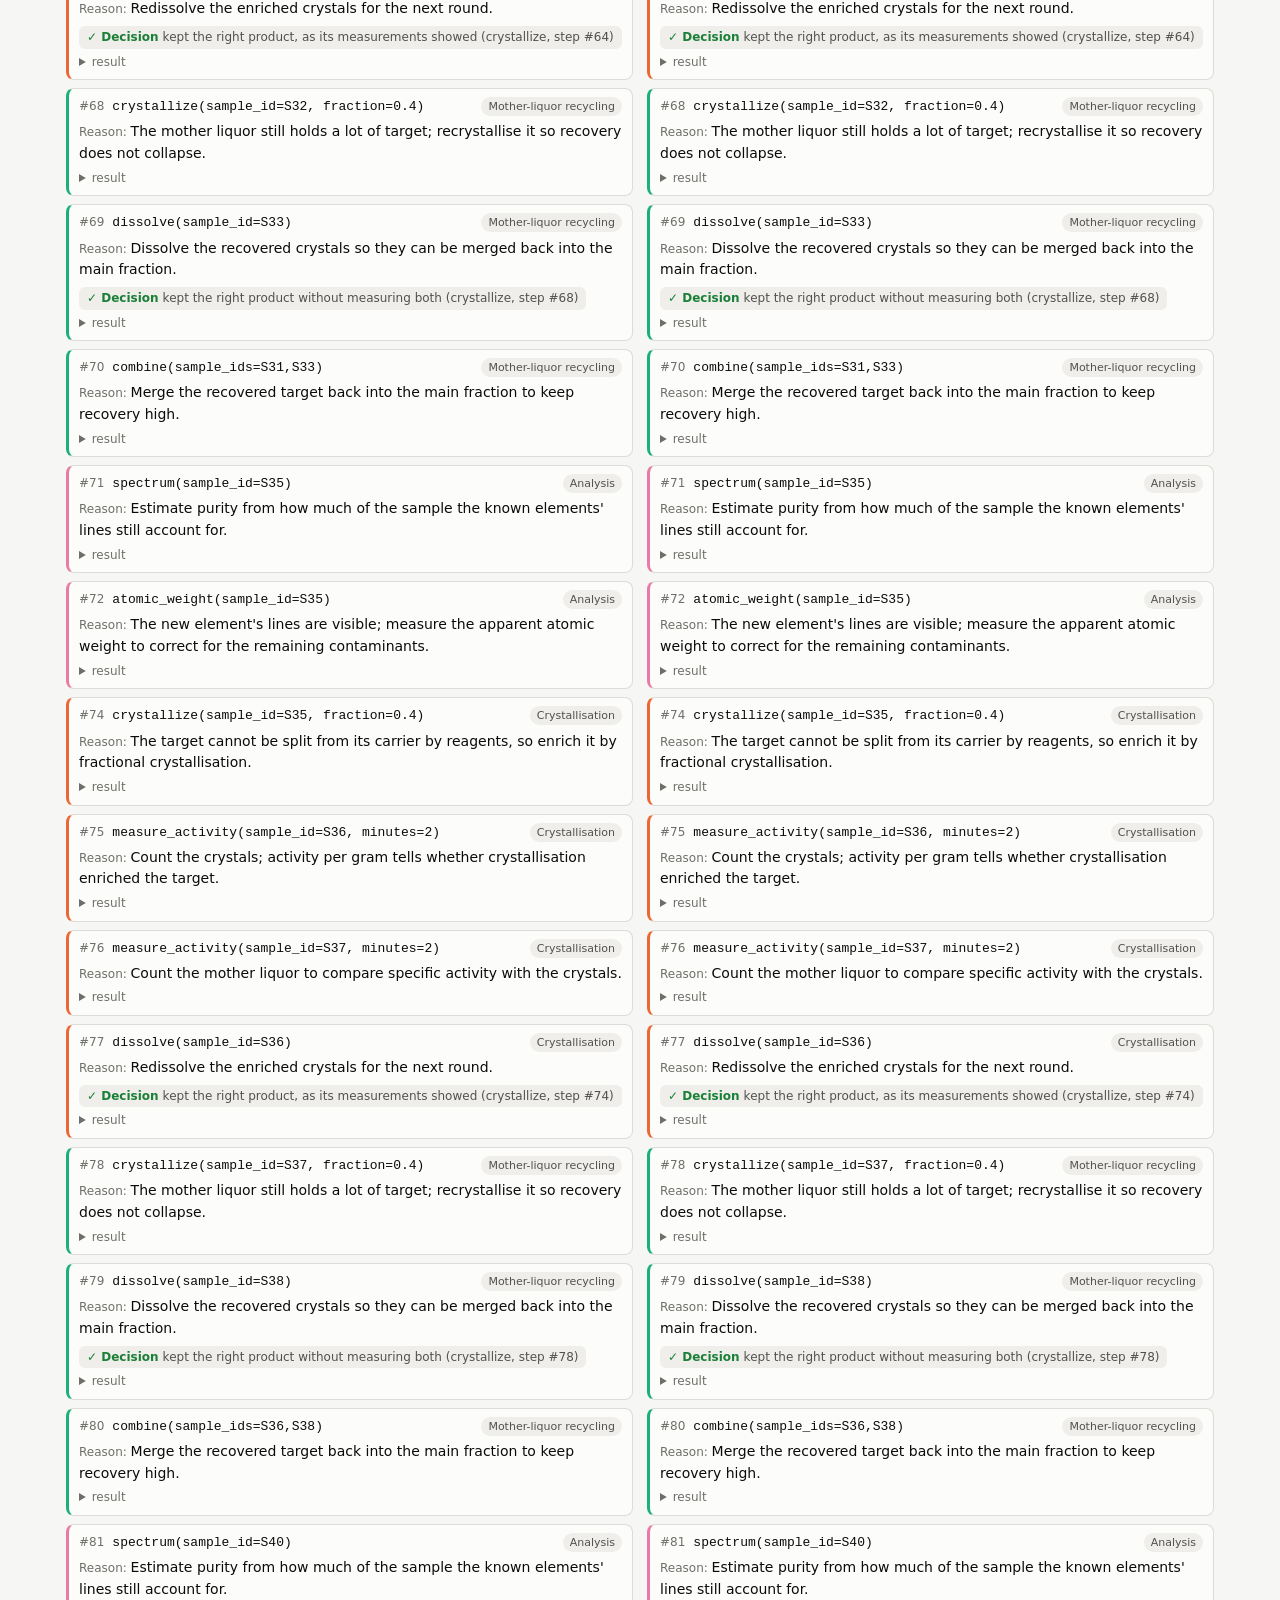
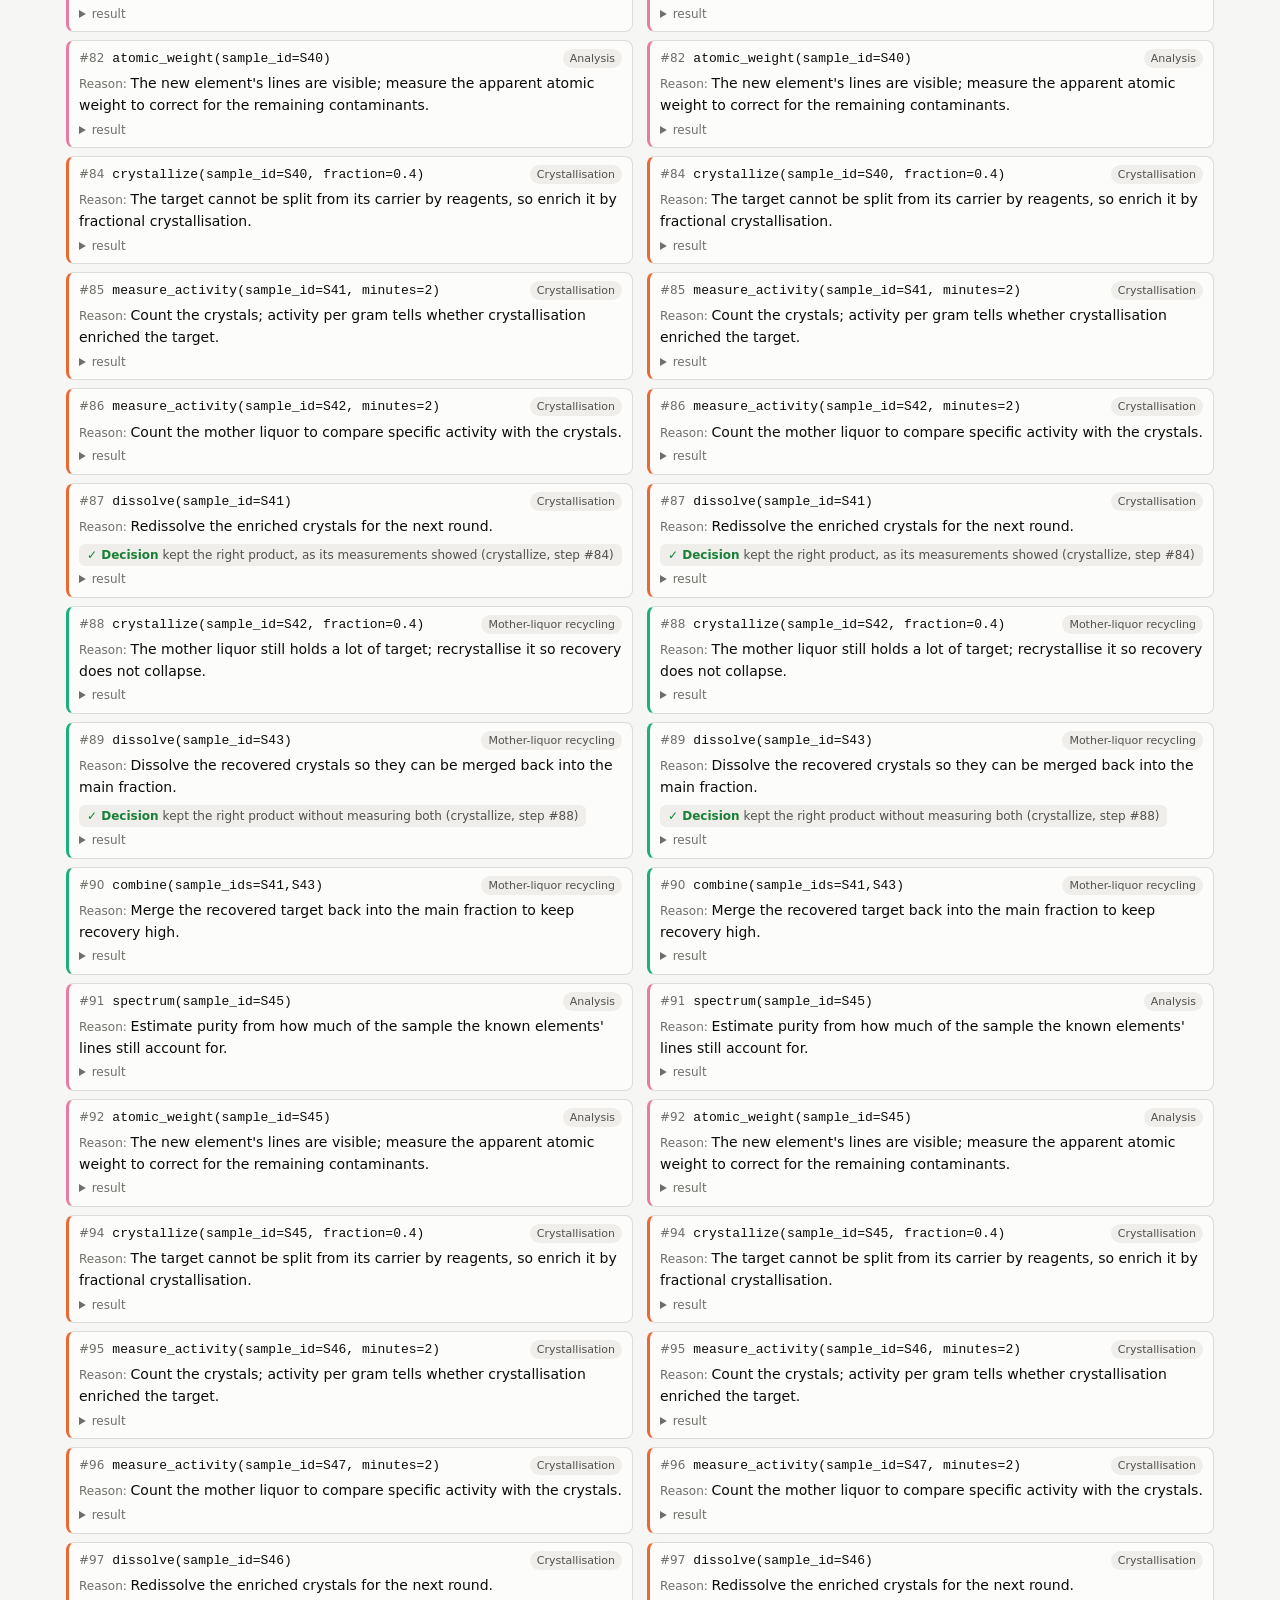
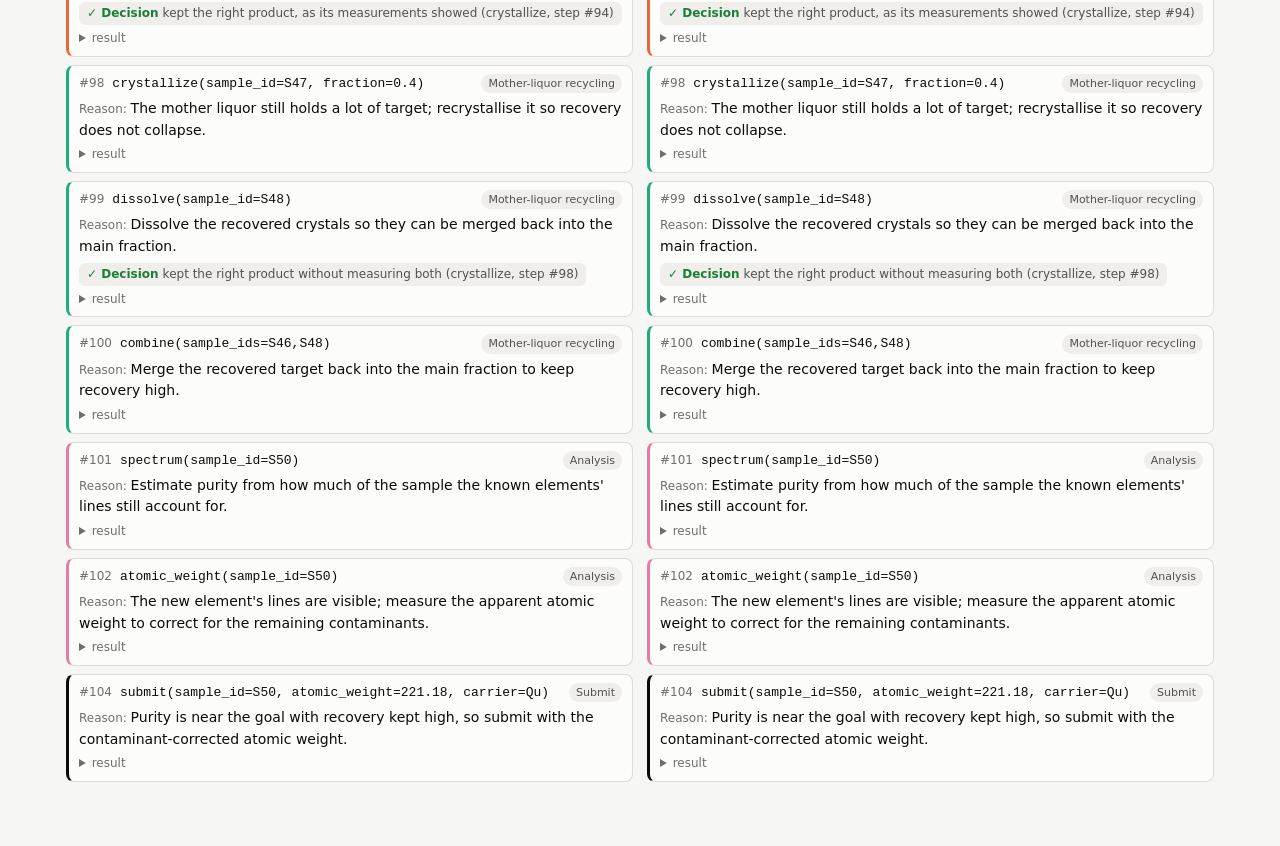
==== commit b7d7619b: "Grounded reasoning metrics, Gemini-only model set, visible rate limiting - llm_bench/grounded.py: re" ====
--- a/docs/runs.html
+++ b/docs/runs.html
@@ -16,7 +16,8 @@
 <header class="hero">
   <h1>Every decision, with its key reason</h1>
   <p class="lead">Pick a seed and two agents to read their runs side by side. Each step shows the tool call, the
-  one-sentence reason the agent gave for it, and the lab's response. The coloured edge marks the phase of work.</p>
+  one-sentence reason the agent gave for it, any prediction it made, and the lab's response. Checks against the
+  hidden truth appear under the reason: ✓ right, ✗ wrong. The coloured edge marks the phase of work.</p>
 </header>
 
 <div class="controls">
@@ -25,6 +26,7 @@
   <label>Right <select id="b"></select></label>
   <label>Phase <select id="phase"><option value="">All phases</option></select></label>
   <label>Tools <select id="free"><option value="1">Hide free tools</option><option value="0">Show all</option></select></label>
+  <label>Steps <select id="only"><option value="">All steps</option><option value="checked">Only checked steps</option><option value="wrong">Only failed checks</option></select></label>
 </div>
 <div class="legend" id="phlegend"></div>
 <div class="cols"><div class="col" id="colA"></div><div class="col" id="colB"></div></div>
@@ -43,6 +45,7 @@
 $("#phase").innerHTML += D.phases.map(p => `<option value="${p}">${PH_LABEL[p] || p}</option>`).join("");
 $("#seed").innerHTML = seeds.map(s => `<option>${s}</option>`).join("");
 
+const KIND = {decision: "Decision", claim: "Claim", faithful: "Faithfulness", prediction: "Prediction"};
 function agentsFor(seed) { return D.runs.filter(r => r.seed === +seed); }
 function fillAgents() {
   const rs = agentsFor($("#seed").value);
@@ -50,8 +53,8 @@
   const keepA = $("#a").value || q.get("a"), keepB = $("#b").value || q.get("b");
   $("#a").innerHTML = opts; $("#b").innerHTML = opts;
   const ids = rs.map(r => r.agent.id);
-  const human = rs.find(r => r.agent.kind === "human");
-  const firstLlm = rs.find(r => r.agent.kind !== "human");
+  const human = rs.find(r => r.agent.kind === "baseline") || rs.find(r => r.agent.kind === "human");
+  const firstLlm = rs.find(r => r.agent.kind === "llm") || rs.find(r => r !== human);
   $("#a").value = ids.includes(keepA) ? keepA : (firstLlm || rs[0] || {agent: {}}).agent.id;
   $("#b").value = ids.includes(keepB) ? keepB : (human || rs[1] || rs[0] || {agent: {}}).agent.id;
 }
@@ -64,13 +67,19 @@
 }
 function col(el, run) {
   if (!run) { el.innerHTML = `<div class="empty">No run.</div>`; return; }
-  const m = run.metrics, s = m.similarity, hideFree = $("#free").value === "1", ph = $("#phase").value;
-  const steps = run.steps.filter(st => (!hideFree || !["rules", "list_samples"].includes(st.tool)) && (!ph || st.phase === ph));
+  const m = run.metrics, hideFree = $("#free").value === "1", ph = $("#phase").value;
+  const only = $("#only").value;
+  const steps = run.steps.filter(st => (!hideFree || !["rules", "list_samples"].includes(st.tool)) && (!ph || st.phase === ph)
+    && (!only || (only === "checked" ? (st.checks || []).length : (st.checks || []).some(c => !c.ok))));
+  const g = m.grounded;
   el.innerHTML = `<div class="card"><h3 class="fam-${esc(run.agent.family)}"><span class="dot"></span>${esc(run.agent.label)}</h3>
     <div class="small muted">seed ${run.seed} · ${esc(run.status || "")} · ${m.actions} actions${run.usage ? ` · ${run.usage.requests} requests, ${(run.usage.input_tokens + run.usage.output_tokens).toLocaleString()} tokens` : ""}</div>
     <div class="stats">
       <div><small>Reward</small><b>${m.reward.toFixed(3)}</b></div>
-      <div><small>Human-likeness</small><b>${s ? s.human_likeness.toFixed(2) : (run.agent.kind === "human" ? "ref." : "–")}</b></div>
+      <div><small>Grounded Reasoning Score</small><b>${g.grs == null ? "n/a" : g.grs.toFixed(2)}</b></div>
+      <div><small>Decision accuracy</small><b>${g.decision_accuracy == null ? "n/a" : pct(g.decision_accuracy)} <span class="small muted">${g.n_decisions}</span></b></div>
+      <div><small>Evidence consistency</small><b>${g.evidence_consistency == null ? "n/a" : pct(g.evidence_consistency)}</b></div>
+      <div><small>Claim truth</small><b>${g.claim_truth == null ? "n/a" : pct(g.claim_truth)} <span class="small muted">${g.n_claims}</span></b></div>
       <div><small>Reasons given</small><b>${pct(m.reasons.coverage)}</b></div>
       <div><small>Purity</small><b>${pct(m.purity)}</b></div>
       <div><small>Recovery</small><b>${pct(m.recovery)}</b></div>
@@ -82,6 +91,8 @@
   <ol class="steps">${steps.map(st => `<li class="ph-${st.phase} ${"error" in st.result ? "err" : ""}">
     <div class="step-head"><span class="n">#${st.i}</span><code>${esc(st.tool)}(${esc(args(st.args))})</code><span class="chip">${PH_LABEL[st.phase] || st.phase}</span></div>
     <div class="reason ${st.reason ? "" : "none"}">${st.reason ? esc(st.reason) : "no reason given"}</div>
+    ${st.prediction ? `<div class="pred">Prediction: ${esc(Object.entries(st.prediction).map(([k, v]) => k.replace("expect_", "") + " = " + v).join(", "))}</div>` : ""}
+    ${(st.checks || []).length ? `<div class="checks">${st.checks.map(c => `<span class="check ${c.ok ? "ok" : "bad"}"><b>${c.ok ? "✓" : "✗"} ${KIND[c.kind] || c.kind}</b>${esc(c.note)}</span>`).join("")}</div>` : ""}
     <details><summary>${"error" in st.result ? "error: " + esc(st.result.error) : "result"}</summary><pre>${esc(brief(st.result))}</pre></details>
   </li>`).join("")}</ol>
   ${steps.length ? "" : `<div class="empty">No steps in this phase.</div>`}`;
@@ -98,7 +109,7 @@
   $("#seed").value = seeds.includes(+q.get("seed")) ? q.get("seed") : seeds[0];
   fillAgents(); render();
   $("#seed").onchange = () => { fillAgents(); render(); };
-  ["#a", "#b", "#phase", "#free"].forEach(s => $(s).onchange = render);
+  ["#a", "#b", "#phase", "#free", "#only"].forEach(s => $(s).onchange = render);
 }
 </script>
 </body>
--- a/docs/style.css
+++ b/docs/style.css
@@ -3,7 +3,7 @@
   --surface-0: #f6f6f4; --surface-1: #fcfcfb; --surface-2: #efeeea;
   --text-primary: #0b0b0b; --text-secondary: #52514e; --text-muted: #6f6e69;
   --border: #dddcd6; --grid: #e6e5e0; --accent: #2a78d6;
-  --fam-human: #2a78d6; --fam-claude: #eb6834; --fam-gpt: #1baf7a; --fam-gemini: #eda100;
+  --fam-human: #2a78d6; --fam-baseline: #8a8984; --fam-claude: #eb6834; --fam-gpt: #1baf7a; --fam-gemini: #eda100;
   --good: #1a7f37; --bad: #c4321f; --partial: #9a6700;
   --seq-0: #eef4fc; --seq-1: #b7d1f2; --seq-2: #6fa4e6; --seq-3: #2a78d6; --seq-4: #134b91;
   --font: system-ui, -apple-system, "Segoe UI", Roboto, sans-serif;
@@ -15,7 +15,7 @@
     --surface-0: #121211; --surface-1: #1a1a19; --surface-2: #252523;
     --text-primary: #f0efec; --text-secondary: #c3c2b7; --text-muted: #9a9990;
     --border: #3a3a37; --grid: #2e2e2b; --accent: #3987e5;
-    --fam-human: #3987e5; --fam-claude: #d95926; --fam-gpt: #199e70; --fam-gemini: #c98500;
+    --fam-human: #3987e5; --fam-baseline: #9a9990; --fam-claude: #d95926; --fam-gpt: #199e70; --fam-gemini: #c98500;
     --good: #4ac26b; --bad: #f0705e; --partial: #d4a72c;
     --seq-0: #1d2633; --seq-1: #1f3d66; --seq-2: #2a5f9e; --seq-3: #3987e5; --seq-4: #9cc3f3;
   }
@@ -25,7 +25,7 @@
   --surface-0: #121211; --surface-1: #1a1a19; --surface-2: #252523;
   --text-primary: #f0efec; --text-secondary: #c3c2b7; --text-muted: #9a9990;
   --border: #3a3a37; --grid: #2e2e2b; --accent: #3987e5;
-  --fam-human: #3987e5; --fam-claude: #d95926; --fam-gpt: #199e70; --fam-gemini: #c98500;
+  --fam-human: #3987e5; --fam-baseline: #9a9990; --fam-claude: #d95926; --fam-gpt: #199e70; --fam-gemini: #c98500;
   --good: #4ac26b; --bad: #f0705e; --partial: #d4a72c;
   --seq-0: #1d2633; --seq-1: #1f3d66; --seq-2: #2a5f9e; --seq-3: #3987e5; --seq-4: #9cc3f3;
 }
@@ -59,7 +59,7 @@
 tbody tr:hover { background: var(--surface-2); }
 .agent { display: inline-flex; align-items: center; gap: 8px; white-space: nowrap; }
 .dot { width: 10px; height: 10px; border-radius: 50%; flex: none; }
-.fam-Human { --fam: var(--fam-human); } .fam-Claude { --fam: var(--fam-claude); }
+.fam-Human { --fam: var(--fam-human); } .fam-Baseline { --fam: var(--fam-baseline); } .fam-Claude { --fam: var(--fam-claude); }
 .fam-GPT { --fam: var(--fam-gpt); } .fam-Gemini { --fam: var(--fam-gemini); }
 .dot { background: var(--fam); }
 .bar { display: inline-flex; align-items: center; gap: 8px; justify-content: flex-end; width: 100%; }
@@ -109,3 +109,8 @@
 :root { --seq-ink-4: #fff; }
 :root[data-theme="dark"] { --seq-ink-4: #0b0b0b; }
 @media (prefers-color-scheme: dark) { :root:where(:not([data-theme="light"])) { --seq-ink-4: #0b0b0b; } }
+.checks { display: flex; flex-wrap: wrap; gap: 6px; margin-top: 6px; }
+.check { font-size: 12px; padding: 2px 8px; border-radius: 6px; background: var(--surface-2); color: var(--text-secondary); }
+.check b { font-weight: 600; margin-right: 4px; }
+.check.ok b { color: var(--good); } .check.bad b { color: var(--bad); }
+.pred { font-size: 12px; color: var(--text-muted); margin-top: 2px; }
